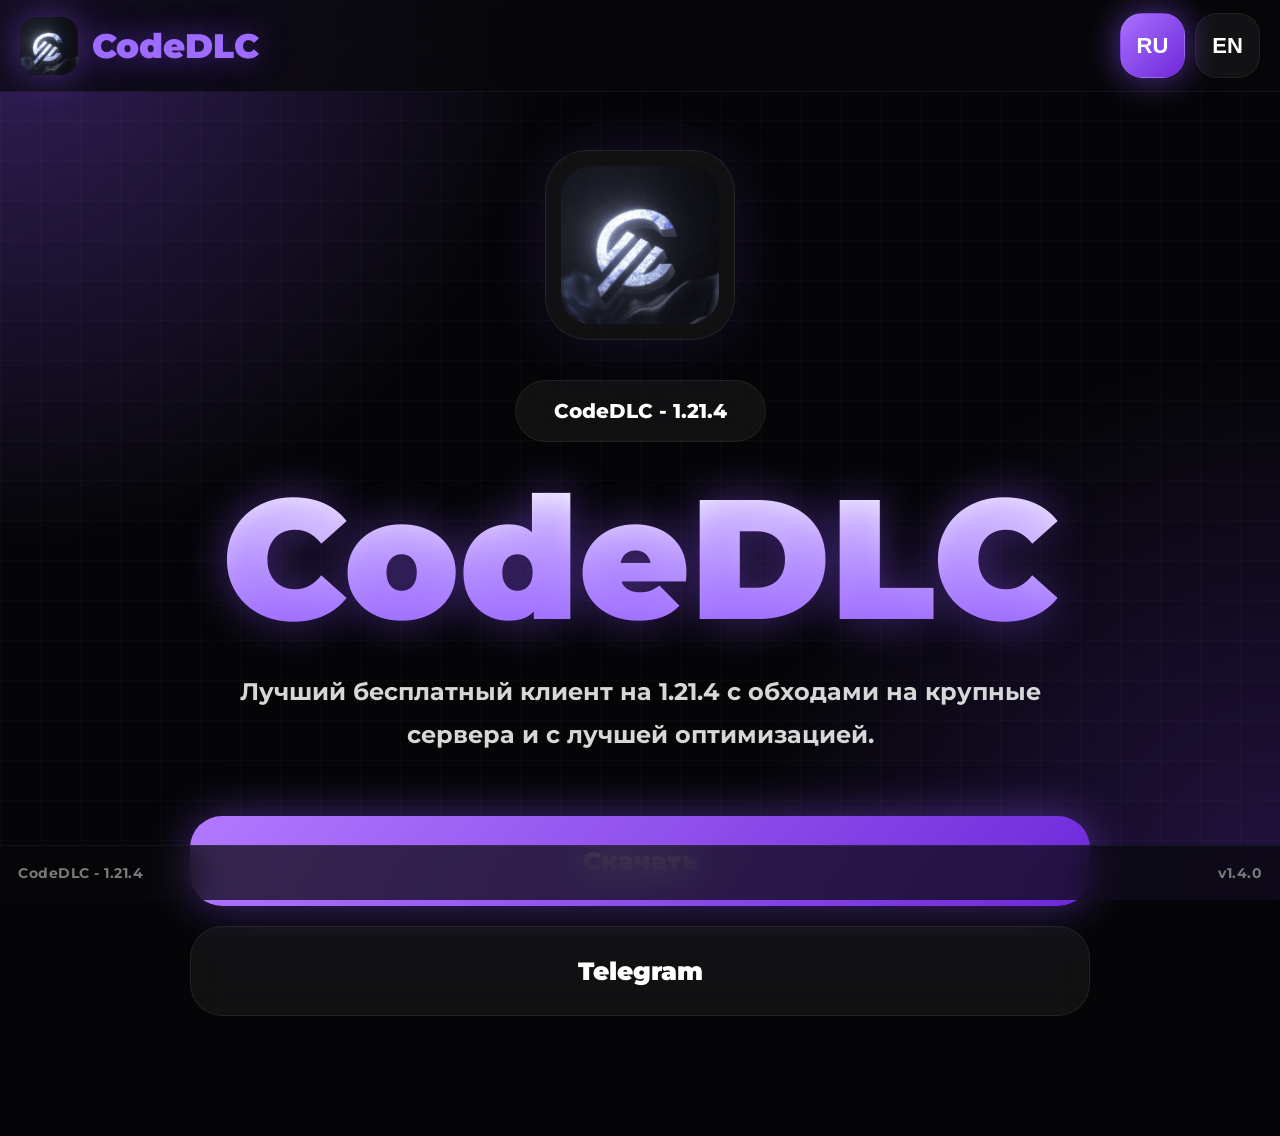
==== index.html @ f41fc7d3 "Update index.html" ====
<!DOCTYPE html>
<html lang="ru">
<head>

<meta charset="UTF-8">
<meta name="viewport" content="width=device-width, initial-scale=1.0">

<title>CodeDLC</title>

<link href="https://fonts.googleapis.com/css2?family=Montserrat:wght@500;700;800;900&display=swap" rel="stylesheet">

<style>

*{
    margin:0;
    padding:0;
    box-sizing:border-box;
}

html{
    scroll-behavior:smooth;
}

body{

    font-family:'Montserrat',sans-serif;

    background:#050507;

    color:white;

    overflow-x:hidden;

}

/* BACKGROUND */

.bg{

    position:fixed;
    inset:0;

    background:
    radial-gradient(circle at top left,
    rgba(140,82,255,.35),
    transparent 35%),

    radial-gradient(circle at bottom right,
    rgba(124,58,237,.25),
    transparent 35%),

    #050507;

    z-index:-5;

}

.grid{

    position:fixed;
    inset:0;

    background-image:
    linear-gradient(rgba(255,255,255,.025) 1px, transparent 1px),
    linear-gradient(90deg, rgba(255,255,255,.025) 1px, transparent 1px);

    background-size:40px 40px;

    z-index:-4;

}

/* NAVBAR */

nav{

    width:100%;

    height:92px;

    display:flex;
    align-items:center;
    justify-content:space-between;

    padding:0 20px;

    background:
    rgba(7,7,10,.72);

    backdrop-filter:blur(22px);

    border-bottom:
    1px solid rgba(255,255,255,.05);

    position:fixed;

    top:0;
    left:0;

    z-index:999;

}

/* LOGO */

.logo{

    display:flex;

    align-items:center;

    gap:14px;

}

.logo img{

    width:58px;
    height:58px;

    border-radius:18px;

    object-fit:cover;

    box-shadow:
    0 0 35px rgba(140,82,255,.45);

}

.logo span{

    font-size:34px;

    font-weight:900;

    color:#9d6bff;

    text-shadow:
    0 0 30px rgba(140,82,255,.5);

}

/* LANGUAGE */

.lang-box{

    display:flex;

    gap:10px;

}

.lang-btn{

    width:65px;
    height:65px;

    border:none;

    border-radius:22px;

    background:
    rgba(255,255,255,.05);

    border:
    1px solid rgba(255,255,255,.06);

    color:white;

    font-size:22px;

    font-weight:900;

    cursor:pointer;

    transition:.3s;

}

.lang-btn:hover{

    transform:translateY(-4px);

}

.lang-btn.active{

    background:
    linear-gradient(
    135deg,
    #a970ff,
    #6d28d9);

    box-shadow:
    0 0 35px rgba(140,82,255,.6);

}

/* HERO */

.hero{

    min-height:100vh;

    display:flex;
    align-items:center;
    justify-content:center;

    text-align:center;

    padding:
    150px 20px
    120px;

}

.hero-content{

    width:100%;
    max-width:900px;

}

/* HERO LOGO */

.hero-logo{

    width:190px;
    height:190px;

    margin:
    0 auto 40px;

    padding:15px;

    border-radius:42px;

    background:
    rgba(255,255,255,.05);

    backdrop-filter:blur(20px);

    border:
    1px solid rgba(255,255,255,.08);

    animation:float 4s ease-in-out infinite;

    box-shadow:
    0 0 60px rgba(140,82,255,.15);

}

.hero-logo img{

    width:100%;
    height:100%;

    border-radius:30px;

    object-fit:cover;

}

@keyframes float{

    0%{
        transform:translateY(0px);
    }

    50%{
        transform:translateY(-10px);
    }

    100%{
        transform:translateY(0px);
    }

}

/* VERSION */

.version{

    display:inline-flex;

    align-items:center;
    justify-content:center;

    padding:18px 38px;

    border-radius:999px;

    background:
    rgba(255,255,255,.05);

    border:
    1px solid rgba(255,255,255,.07);

    margin-bottom:40px;

    font-size:20px;

    font-weight:800;

    backdrop-filter:blur(20px);

}

/* TITLE */

.hero h1{

    font-size:
    clamp(72px,15vw,170px);

    line-height:.9;

    font-weight:900;

    margin-bottom:35px;

    background:
    linear-gradient(
    180deg,
    #ffffff,
    #9d6bff);

    -webkit-background-clip:text;
    -webkit-text-fill-color:transparent;

    text-shadow:
    0 0 45px rgba(140,82,255,.45);

}

/* TEXT */

.hero p{

    color:#d7d7d7;

    font-size:24px;

    line-height:1.8;

    font-weight:700;

}

/* BUTTONS */

.buttons{

    margin-top:60px;

    display:flex;

    flex-direction:column;

    gap:20px;

}

/* BUTTON */

.btn{

    width:100%;

    height:90px;

    display:flex;
    align-items:center;
    justify-content:center;

    text-decoration:none;

    border-radius:32px;

    font-size:25px;

    font-weight:900;

    transition:.35s;

}

/* DOWNLOAD */

.btn-download{

    background:
    linear-gradient(
    135deg,
    #b279ff,
    #6d28d9);

    color:white;

    box-shadow:
    0 0 45px rgba(140,82,255,.45);

}

.btn-download:hover{

    transform:
    translateY(-6px)
    scale(1.02);

    box-shadow:
    0 0 75px rgba(140,82,255,.7);

}

/* TELEGRAM */

.btn-tg{

    background:
    rgba(255,255,255,.05);

    border:
    1px solid rgba(255,255,255,.07);

    backdrop-filter:blur(20px);

    color:white;

}

.btn-tg:hover{

    transform:translateY(-6px);

    border-color:#9d6bff;

    box-shadow:
    0 0 35px rgba(140,82,255,.25);

}

/* FOOTER */

footer{

    position:fixed;

    bottom:0;
    left:0;

    width:100%;

    height:55px;

    padding:0 18px;

    display:flex;
    align-items:center;
    justify-content:space-between;

    background:
    rgba(8,8,12,.72);

    backdrop-filter:blur(18px);

    border-top:
    1px solid rgba(255,255,255,.05);

    z-index:9999;

}

/* FOOTER LEFT */

.footer-left{

    color:#7a7a7a;

    font-size:14px;

    font-weight:700;

    letter-spacing:.5px;

}

/* FOOTER RIGHT */

.footer-right{

    color:#7a7a7a;

    font-size:14px;

    font-weight:700;

    letter-spacing:.5px;

}

/* MOBILE httpsmedia(max-width:700px){

    nav{

        height:84px;

        padding:0 14px;

    }

    .logo span{

        font-size:26px;

    }

    .logo img{

        width:50px;
        height:50px;

    }

    .lang-btn{

        width:58px;
        height:58px;

        font-size:20px;

        border-radius:18px;

    }

    .hero-logo{

        width:145px;
        height:145px;

    }

    .hero p{

        font-size:19px;

    }

    .btn{

        height:84px;

        font-size:22px;

    }

}

</style>

</head>
<body>

<div class="bg"></div>
<div class="grid"></div>

<!-- NAVBAR -->

<nav>

<div class="logo">

<img src="icon.png">

<span>CodeDLC</span>

</div>

<div class="lang-box">

<button class="lang-btn active"
id="ruBtn"
onclick="setLang('ru')">
RU
</button>

<button class="lang-btn"
id="enBtn"
onclick="setLang('en')">
EN
</button>

</div>

</nav>

<!-- HERO -->

<section class="hero">

<div class="hero-content">

<div class="hero-logo">

<img src="icon.png">

</div>

<div class="version">
CodeDLC - 1.21.4
</div>

<h1>
CodeDLC
</h1>

<p id="heroText">
Лучший бесплатный клиент на 1.21.4 с обходами на крупные сервера и с лучшей оптимизацией.
</p>

<div class="buttons">

<a href="https://workupload.com/file/KsdrEZrnrhs"
target="_blank"
class="btn btn-download"
id="downloadText">
Скачать
</a>

<a href="https://t.me/CodeDLC0"
target="_blank"
class="btn btn-tg"
id="telegramText">
Telegram
</a>

</div>

</div>

</section>

<!-- FOOTER -->

<footer>

<div class="footer-left">
CodeDLC - 1.21.4
</div>

<div class="footer-right">
v1.4.0
</div>

</footer>

<script>

function setLang(lang){

    const ruBtn =
    document.getElementById("ruBtn");

    const enBtn =
    document.getElementById("enBtn");

    ruBtn.classList.remove("active");
    enBtn.classList.remove("active");

    if(lang === "ru"){

        ruBtn.classList.add("active");

        document.getElementById("heroText").innerText =
        "Лучший бесплатный клиент на 1.21.4 с обходами на крупные сервера и с лучшей оптимизацией.";

        document.getElementById("downloadText").innerText =
        "Скачать";

        document.getElementById("telegramText").innerText =
        "Telegram";

        document.documentElement.lang = "ru";

    }

    if(lang === "en"){

        enBtn.classList.add("active");

        document.getElementById("heroText").innerText =
        "The best free client for 1.21.4 with bypasses on large servers and the best optimization.";

        document.getElementById("downloadText").innerText =
        "Download";

        document.getElementById("telegramText").innerText =
        "Telegram";

        document.documentElement.lang = "en";

    }

}

</script>

</body>
</html>
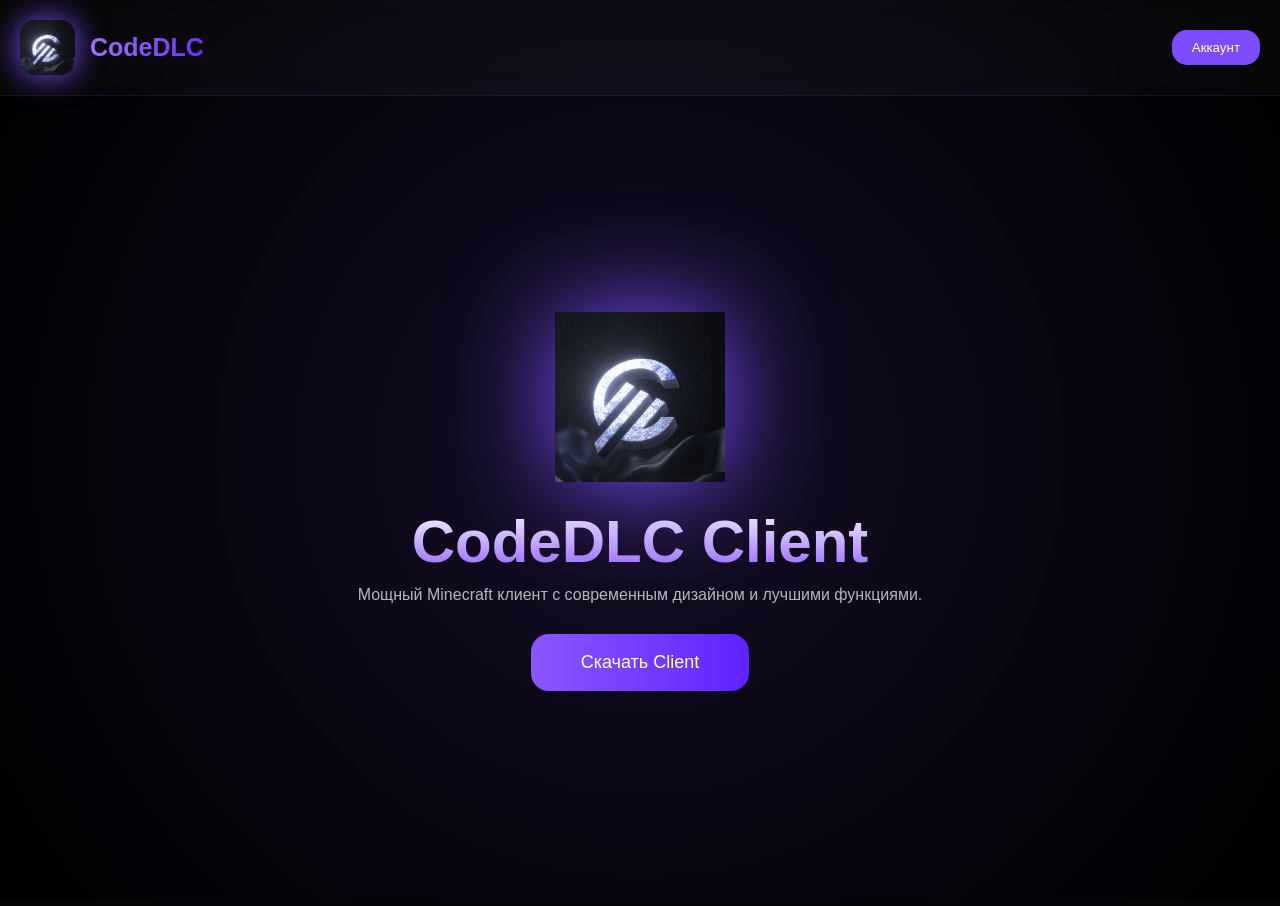
==== commit dbb29ba4: "Refactor HTML structure and styles Updated styles and structure of the HTML document, including chan" ====
--- a/index.html
+++ b/index.html
@@ -1,707 +1,409 @@
 <!DOCTYPE html>
 <html lang="ru">
 <head>
-
 <meta charset="UTF-8">
-<meta name="viewport" content="width=device-width, initial-scale=1.0">
-
+<meta name="viewport" content="width=device-width,initial-scale=1">
 <title>CodeDLC</title>
 
-<link href="https://fonts.googleapis.com/css2?family=Montserrat:wght@500;700;800;900&display=swap" rel="stylesheet">
-
 <style>
-
 *{
-    margin:0;
-    padding:0;
-    box-sizing:border-box;
-}
-
-html{
-    scroll-behavior:smooth;
+margin:0;
+padding:0;
+box-sizing:border-box;
+font-family:Arial,sans-serif;
 }
 
 body{
-
-    font-family:'Montserrat',sans-serif;
-
-    background:#050507;
-
-    color:white;
-
-    overflow-x:hidden;
-
-}
-
-/* BACKGROUND */
-
-.bg{
-
-    position:fixed;
-    inset:0;
-
-    background:
-    radial-gradient(circle at top left,
-    rgba(140,82,255,.35),
-    transparent 35%),
-
-    radial-gradient(circle at bottom right,
-    rgba(124,58,237,.25),
-    transparent 35%),
-
-    #050507;
-
-    z-index:-5;
-
-}
-
-.grid{
-
-    position:fixed;
-    inset:0;
-
-    background-image:
-    linear-gradient(rgba(255,255,255,.025) 1px, transparent 1px),
-    linear-gradient(90deg, rgba(255,255,255,.025) 1px, transparent 1px);
-
-    background-size:40px 40px;
-
-    z-index:-4;
-
-}
-
-/* NAVBAR */
-
-nav{
-
-    width:100%;
-
-    height:92px;
-
-    display:flex;
-    align-items:center;
-    justify-content:space-between;
-
-    padding:0 20px;
-
-    background:
-    rgba(7,7,10,.72);
-
-    backdrop-filter:blur(22px);
-
-    border-bottom:
-    1px solid rgba(255,255,255,.05);
-
-    position:fixed;
-
-    top:0;
-    left:0;
-
-    z-index:999;
-
-}
-
-/* LOGO */
+background:#050507;
+color:white;
+overflow-x:hidden;
+}
+
+body::before{
+content:"";
+position:fixed;
+width:100%;
+height:100%;
+background:radial-gradient(circle,#7d4dff22,#000);
+z-index:-1;
+}
+
+header{
+padding:20px;
+display:flex;
+justify-content:space-between;
+align-items:center;
+backdrop-filter:blur(15px);
+background:#ffffff07;
+border-bottom:1px solid #8d5dff20;
+}
 
 .logo{
-
-    display:flex;
-
-    align-items:center;
-
-    gap:14px;
-
+display:flex;
+align-items:center;
+gap:15px;
 }
 
 .logo img{
-
-    width:58px;
-    height:58px;
-
-    border-radius:18px;
-
-    object-fit:cover;
-
-    box-shadow:
-    0 0 35px rgba(140,82,255,.45);
-
-}
-
-.logo span{
-
-    font-size:34px;
-
-    font-weight:900;
-
-    color:#9d6bff;
-
-    text-shadow:
-    0 0 30px rgba(140,82,255,.5);
-
-}
-
-/* LANGUAGE */
-
-.lang-box{
-
-    display:flex;
-
-    gap:10px;
-
-}
-
-.lang-btn{
-
-    width:65px;
-    height:65px;
-
-    border:none;
-
-    border-radius:22px;
-
-    background:
-    rgba(255,255,255,.05);
-
-    border:
-    1px solid rgba(255,255,255,.06);
-
-    color:white;
-
-    font-size:22px;
-
-    font-weight:900;
-
-    cursor:pointer;
-
-    transition:.3s;
-
-}
-
-.lang-btn:hover{
-
-    transform:translateY(-4px);
-
-}
-
-.lang-btn.active{
-
-    background:
-    linear-gradient(
-    135deg,
-    #a970ff,
-    #6d28d9);
-
-    box-shadow:
-    0 0 35px rgba(140,82,255,.6);
-
-}
-
-/* HERO */
+width:55px;
+height:55px;
+border-radius:15px;
+box-shadow:0 0 30px #7d4dff;
+}
+
+.logo h1{
+font-size:25px;
+background:linear-gradient(90deg,#a26fff,#6b30ff);
+-webkit-background-clip:text;
+-webkit-text-fill-color:transparent;
+}
+
+nav button{
+background:#7b4dff;
+border:none;
+padding:10px 20px;
+border-radius:15px;
+color:white;
+cursor:pointer;
+transition:.3s;
+}
+
+nav button:hover{
+transform:scale(1.1);
+box-shadow:0 0 30px #7d4dff;
+}
 
 .hero{
-
-    min-height:100vh;
-
-    display:flex;
-    align-items:center;
-    justify-content:center;
-
-    text-align:center;
-
-    padding:
-    150px 20px
-    120px;
-
-}
-
-.hero-content{
-
-    width:100%;
-    max-width:900px;
-
-}
-
-/* HERO LOGO */
-
-.hero-logo{
-
-    width:190px;
-    height:190px;
-
-    margin:
-    0 auto 40px;
-
-    padding:15px;
-
-    border-radius:42px;
-
-    background:
-    rgba(255,255,255,.05);
-
-    backdrop-filter:blur(20px);
-
-    border:
-    1px solid rgba(255,255,255,.08);
-
-    animation:float 4s ease-in-out infinite;
-
-    box-shadow:
-    0 0 60px rgba(140,82,255,.15);
-
-}
-
-.hero-logo img{
-
-    width:100%;
-    height:100%;
-
-    border-radius:30px;
-
-    object-fit:cover;
-
+height:90vh;
+display:flex;
+flex-direction:column;
+justify-content:center;
+align-items:center;
+text-align:center;
+padding:20px;
+}
+
+.hero img{
+width:170px;
+filter:drop-shadow(0 0 50px #7d4dff);
+animation:float 3s infinite ease-in-out;
 }
 
 @keyframes float{
-
-    0%{
-        transform:translateY(0px);
-    }
-
-    50%{
-        transform:translateY(-10px);
-    }
-
-    100%{
-        transform:translateY(0px);
-    }
-
-}
-
-/* VERSION */
-
-.version{
-
-    display:inline-flex;
-
-    align-items:center;
-    justify-content:center;
-
-    padding:18px 38px;
-
-    border-radius:999px;
-
-    background:
-    rgba(255,255,255,.05);
-
-    border:
-    1px solid rgba(255,255,255,.07);
-
-    margin-bottom:40px;
-
-    font-size:20px;
-
-    font-weight:800;
-
-    backdrop-filter:blur(20px);
-
-}
-
-/* TITLE */
-
-.hero h1{
-
-    font-size:
-    clamp(72px,15vw,170px);
-
-    line-height:.9;
-
-    font-weight:900;
-
-    margin-bottom:35px;
-
-    background:
-    linear-gradient(
-    180deg,
-    #ffffff,
-    #9d6bff);
-
-    -webkit-background-clip:text;
-    -webkit-text-fill-color:transparent;
-
-    text-shadow:
-    0 0 45px rgba(140,82,255,.45);
-
-}
-
-/* TEXT */
+50%{
+transform:translateY(-15px);
+}
+}
+
+.hero h2{
+font-size:60px;
+margin-top:25px;
+background:linear-gradient(#fff,#915cff);
+-webkit-background-clip:text;
+-webkit-text-fill-color:transparent;
+}
 
 .hero p{
-
-    color:#d7d7d7;
-
-    font-size:24px;
-
-    line-height:1.8;
-
-    font-weight:700;
-
-}
-
-/* BUTTONS */
-
-.buttons{
-
-    margin-top:60px;
-
-    display:flex;
-
-    flex-direction:column;
-
-    gap:20px;
-
-}
-
-/* BUTTON */
-
-.btn{
-
-    width:100%;
-
-    height:90px;
-
-    display:flex;
-    align-items:center;
-    justify-content:center;
-
-    text-decoration:none;
-
-    border-radius:32px;
-
-    font-size:25px;
-
-    font-weight:900;
-
-    transition:.35s;
-
-}
-
-/* DOWNLOAD */
-
-.btn-download{
-
-    background:
-    linear-gradient(
-    135deg,
-    #b279ff,
-    #6d28d9);
-
-    color:white;
-
-    box-shadow:
-    0 0 45px rgba(140,82,255,.45);
-
-}
-
-.btn-download:hover{
-
-    transform:
-    translateY(-6px)
-    scale(1.02);
-
-    box-shadow:
-    0 0 75px rgba(140,82,255,.7);
-
-}
-
-/* TELEGRAM */
-
-.btn-tg{
-
-    background:
-    rgba(255,255,255,.05);
-
-    border:
-    1px solid rgba(255,255,255,.07);
-
-    backdrop-filter:blur(20px);
-
-    color:white;
-
-}
-
-.btn-tg:hover{
-
-    transform:translateY(-6px);
-
-    border-color:#9d6bff;
-
-    box-shadow:
-    0 0 35px rgba(140,82,255,.25);
-
-}
-
-/* FOOTER */
-
-footer{
-
-    position:fixed;
-
-    bottom:0;
-    left:0;
-
-    width:100%;
-
-    height:55px;
-
-    padding:0 18px;
-
-    display:flex;
-    align-items:center;
-    justify-content:space-between;
-
-    background:
-    rgba(8,8,12,.72);
-
-    backdrop-filter:blur(18px);
-
-    border-top:
-    1px solid rgba(255,255,255,.05);
-
-    z-index:9999;
-
-}
-
-/* FOOTER LEFT */
-
-.footer-left{
-
-    color:#7a7a7a;
-
-    font-size:14px;
-
-    font-weight:700;
-
-    letter-spacing:.5px;
-
-}
-
-/* FOOTER RIGHT */
-
-.footer-right{
-
-    color:#7a7a7a;
-
-    font-size:14px;
-
-    font-weight:700;
-
-    letter-spacing:.5px;
-
-}
-
-/* MOBILE httpsmedia(max-width:700px){
-
-    nav{
-
-        height:84px;
-
-        padding:0 14px;
-
-    }
-
-    .logo span{
-
-        font-size:26px;
-
-    }
-
-    .logo img{
-
-        width:50px;
-        height:50px;
-
-    }
-
-    .lang-btn{
-
-        width:58px;
-        height:58px;
-
-        font-size:20px;
-
-        border-radius:18px;
-
-    }
-
-    .hero-logo{
-
-        width:145px;
-        height:145px;
-
-    }
-
-    .hero p{
-
-        font-size:19px;
-
-    }
-
-    .btn{
-
-        height:84px;
-
-        font-size:22px;
-
-    }
-
-}
-
+opacity:.7;
+margin-top:10px;
+max-width:600px;
+}
+
+.download{
+margin-top:30px;
+padding:18px 50px;
+font-size:18px;
+border:none;
+border-radius:18px;
+background:linear-gradient(90deg,#8b57ff,#5f23ff);
+color:white;
+cursor:pointer;
+transition:.4s;
+}
+
+.download:hover{
+transform:scale(1.06);
+box-shadow:0 0 40px #7d4dff;
+}
+
+.profile{
+width:90%;
+max-width:700px;
+margin:auto;
+padding:30px;
+background:#ffffff08;
+border-radius:25px;
+backdrop-filter:blur(15px);
+display:none;
+margin-bottom:50px;
+}
+
+.profile img{
+width:100px;
+border-radius:50%;
+}
+
+.profile h3{
+margin-top:10px;
+}
+
+.modal{
+position:fixed;
+top:0;
+left:0;
+width:100%;
+height:100%;
+background:#000000cc;
+display:none;
+justify-content:center;
+align-items:center;
+z-index:100;
+}
+
+.box{
+width:90%;
+max-width:380px;
+background:#111;
+padding:30px;
+border-radius:25px;
+border:1px solid #7d4dff;
+}
+
+.box h2{
+margin-bottom:20px;
+}
+
+input{
+width:100%;
+padding:15px;
+margin-top:10px;
+border:none;
+outline:none;
+background:#1f1f1f;
+border-radius:15px;
+color:white;
+}
+
+.submit{
+width:100%;
+margin-top:20px;
+padding:15px;
+border:none;
+background:#7d4dff;
+border-radius:15px;
+color:white;
+font-size:17px;
+cursor:pointer;
+}
+
+.switch{
+margin-top:15px;
+text-align:center;
+opacity:.7;
+cursor:pointer;
+}
+
+@media(max-width:700px){
+
+.hero h2{
+font-size:35px;
+}
+
+.hero img{
+width:120px;
+}
+
+}
 </style>
-
 </head>
+
 <body>
 
-<div class="bg"></div>
-<div class="grid"></div>
-
-<!-- NAVBAR -->
+<header>
+
+<div class="logo">
+<img src="icon.png">
+<h1>CodeDLC</h1>
+</div>
 
 <nav>
-
-<div class="logo">
+<button onclick="openAuth()">Аккаунт</button>
+</nav>
+
+</header>
+
+<section class="hero">
 
 <img src="icon.png">
 
-<span>CodeDLC</span>
+<h2>CodeDLC Client</h2>
+
+<p>
+Мощный Minecraft клиент с современным дизайном и лучшими функциями.
+</p>
+
+<button class="download">
+Скачать Client
+</button>
+
+</section>
+
+<div class="profile" id="profile">
+
+<img src="icon.png">
+
+<h3 id="nick"></h3>
+
+<p>Премиум пользователь CodeDLC</p>
+
+<br>
+
+<button class="download" onclick="logout()">
+Выйти
+</button>
 
 </div>
 
-<div class="lang-box">
-
-<button class="lang-btn active"
-id="ruBtn"
-onclick="setLang('ru')">
-RU
+<div class="modal" id="modal">
+
+<div class="box">
+
+<h2 id="title">
+Вход
+</h2>
+
+<input placeholder="Логин" id="user">
+
+<input placeholder="Пароль" type="password" id="pass">
+
+<button class="submit" onclick="login()" id="btn">
+Войти
 </button>
 
-<button class="lang-btn"
-id="enBtn"
-onclick="setLang('en')">
-EN
-</button>
-
+<div class="switch" onclick="switchMode()" id="switch">
+Нет аккаунта? Регистрация
 </div>
 
-</nav>
-
-<!-- HERO -->
-
-<section class="hero">
-
-<div class="hero-content">
-
-<div class="hero-logo">
-
-<img src="icon.png">
-
 </div>
 
-<div class="version">
-CodeDLC - 1.21.4
 </div>
 
-<h1>
-CodeDLC
-</h1>
-
-<p id="heroText">
-Лучший бесплатный клиент на 1.21.4 с обходами на крупные сервера и с лучшей оптимизацией.
-</p>
-
-<div class="buttons">
-
-<a href="https://workupload.com/file/KsdrEZrnrhs"
-target="_blank"
-class="btn btn-download"
-id="downloadText">
-Скачать
-</a>
-
-<a href="https://t.me/CodeDLC0"
-target="_blank"
-class="btn btn-tg"
-id="telegramText">
-Telegram
-</a>
-
-</div>
-
-</div>
-
-</section>
-
-<!-- FOOTER -->
-
-<footer>
-
-<div class="footer-left">
-CodeDLC - 1.21.4
-</div>
-
-<div class="footer-right">
-v1.4.0
-</div>
-
-</footer>
-
 <script>
 
-function setLang(lang){
-
-    const ruBtn =
-    document.getElementById("ruBtn");
-
-    const enBtn =
-    document.getElementById("enBtn");
-
-    ruBtn.classList.remove("active");
-    enBtn.classList.remove("active");
-
-    if(lang === "ru"){
-
-        ruBtn.classList.add("active");
-
-        document.getElementById("heroText").innerText =
-        "Лучший бесплатный клиент на 1.21.4 с обходами на крупные сервера и с лучшей оптимизацией.";
-
-        document.getElementById("downloadText").innerText =
-        "Скачать";
-
-        document.getElementById("telegramText").innerText =
-        "Telegram";
-
-        document.documentElement.lang = "ru";
-
-    }
-
-    if(lang === "en"){
-
-        enBtn.classList.add("active");
-
-        document.getElementById("heroText").innerText =
-        "The best free client for 1.21.4 with bypasses on large servers and the best optimization.";
-
-        document.getElementById("downloadText").innerText =
-        "Download";
-
-        document.getElementById("telegramText").innerText =
-        "Telegram";
-
-        document.documentElement.lang = "en";
-
-    }
-
-}
+let reg=false
+
+function openAuth(){
+modal.style.display="flex"
+}
+
+window.onclick=(e)=>{
+
+if(e.target==modal){
+modal.style.display="none"
+}
+
+}
+
+function switchMode(){
+
+reg=!reg
+
+if(reg){
+
+title.innerText="Регистрация"
+btn.innerText="Создать аккаунт"
+switch.innerText="Уже есть аккаунт?"
+
+}else{
+
+title.innerText="Вход"
+btn.innerText="Войти"
+switch.innerText="Нет аккаунта? Регистрация"
+
+}
+
+}
+
+function login(){
+
+let u=user.value
+let p=pass.value
+
+if(!u||!p)return
+
+let users=
+JSON.parse(localStorage.getItem("users"))||[]
+
+if(reg){
+
+if(users.find(x=>x.name==u)){
+
+alert("Аккаунт существует")
+return
+
+}
+
+users.push({
+name:u,
+pass:p
+})
+
+localStorage.setItem(
+"users",
+JSON.stringify(users)
+)
+
+alert("Успешно")
+
+}else{
+
+let ok=users.find(
+x=>x.name==u&&x.pass==p
+)
+
+if(!ok){
+
+alert("Неверные данные")
+return
+}
+
+localStorage.setItem(
+"user",
+u
+)
+
+loadProfile()
+
+}
+
+}
+
+function loadProfile(){
+
+let u=
+localStorage.getItem("user")
+
+if(u){
+
+profile.style.display="block"
+
+nick.innerText=u
+
+modal.style.display="none"
+
+}
+
+}
+
+function logout(){
+
+localStorage.removeItem("user")
+
+location.reload()
+
+}
+
+loadProfile()
 
 </script>
 
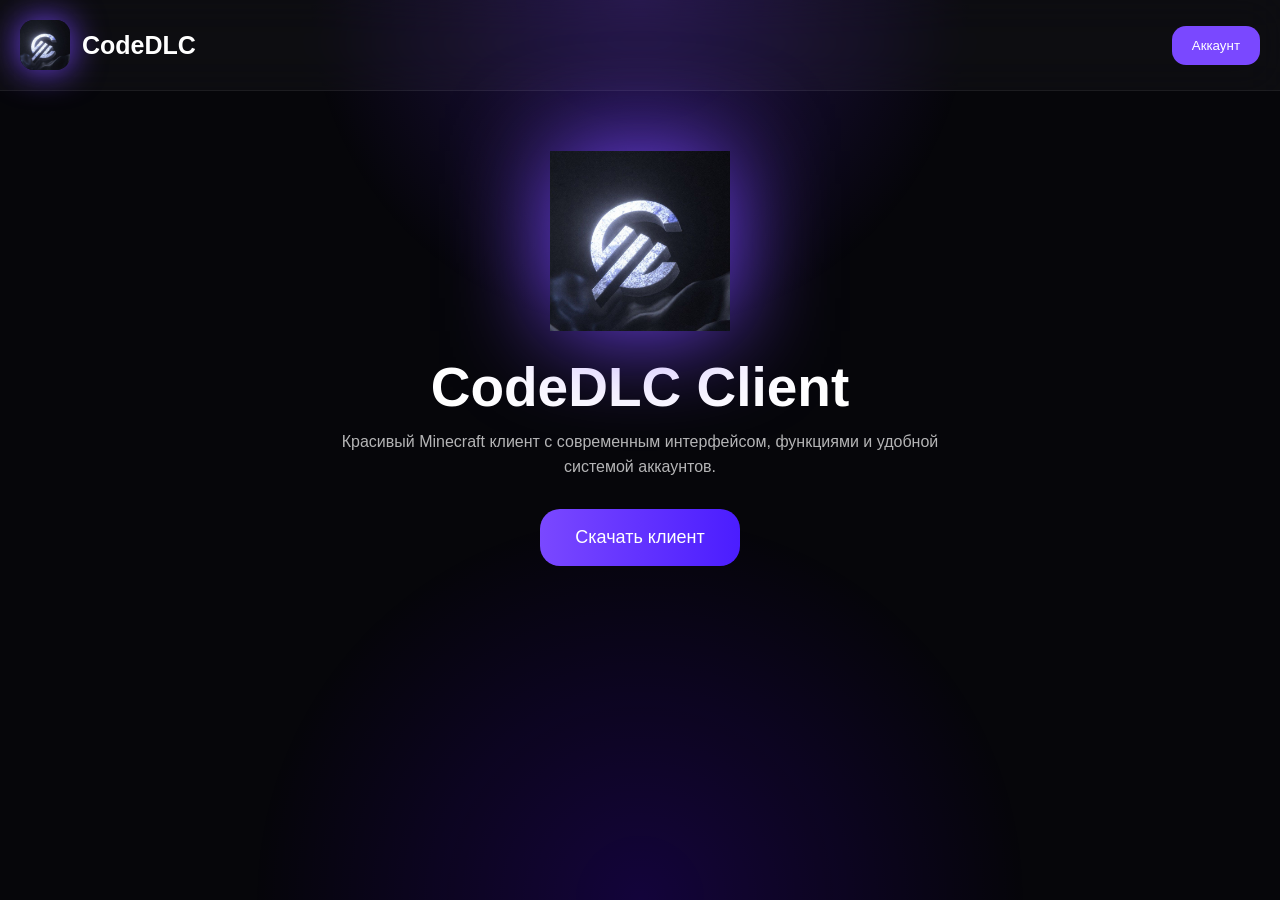
==== commit c2e8d7e5: "Update index.html" ====
--- a/index.html
+++ b/index.html
@@ -2,29 +2,31 @@
 <html lang="ru">
 <head>
 <meta charset="UTF-8">
-<meta name="viewport" content="width=device-width,initial-scale=1">
+<meta name="viewport" content="width=device-width, initial-scale=1">
 <title>CodeDLC</title>
 
 <style>
+
 *{
 margin:0;
 padding:0;
 box-sizing:border-box;
-font-family:Arial,sans-serif;
+font-family:Inter,sans-serif;
 }
 
 body{
-background:#050507;
+background:#06060a;
 color:white;
 overflow-x:hidden;
 }
 
-body::before{
-content:"";
+.bg{
 position:fixed;
 width:100%;
 height:100%;
-background:radial-gradient(circle,#7d4dff22,#000);
+background:
+radial-gradient(circle at top,#6e35ff44,transparent 30%),
+radial-gradient(circle at bottom,#4c00ff33,transparent 35%);
 z-index:-1;
 }
 
@@ -33,118 +35,100 @@
 display:flex;
 justify-content:space-between;
 align-items:center;
-backdrop-filter:blur(15px);
-background:#ffffff07;
-border-bottom:1px solid #8d5dff20;
+backdrop-filter:blur(20px);
+background:#ffffff08;
+border-bottom:1px solid #ffffff10;
 }
 
 .logo{
 display:flex;
 align-items:center;
-gap:15px;
+gap:12px;
 }
 
 .logo img{
-width:55px;
-height:55px;
-border-radius:15px;
-box-shadow:0 0 30px #7d4dff;
+width:50px;
+height:50px;
+border-radius:14px;
+box-shadow:0 0 35px #7746ff;
 }
 
 .logo h1{
 font-size:25px;
-background:linear-gradient(90deg,#a26fff,#6b30ff);
--webkit-background-clip:text;
--webkit-text-fill-color:transparent;
-}
-
-nav button{
-background:#7b4dff;
+}
+
+.accBtn{
+background:#7a48ff;
 border:none;
-padding:10px 20px;
-border-radius:15px;
+padding:12px 20px;
+border-radius:14px;
+cursor:pointer;
 color:white;
-cursor:pointer;
-transition:.3s;
-}
-
-nav button:hover{
-transform:scale(1.1);
-box-shadow:0 0 30px #7d4dff;
-}
-
-.hero{
-height:90vh;
-display:flex;
-flex-direction:column;
-justify-content:center;
-align-items:center;
+}
+
+.main{
+
+padding:60px 20px;
 text-align:center;
-padding:20px;
-}
-
-.hero img{
-width:170px;
-filter:drop-shadow(0 0 50px #7d4dff);
-animation:float 3s infinite ease-in-out;
-}
-
-@keyframes float{
+max-width:1000px;
+margin:auto;
+}
+
+.heroLogo{
+
+width:180px;
+filter:drop-shadow(0 0 50px #7746ff);
+animation:up 3s infinite;
+}
+
+@keyframes up{
 50%{
-transform:translateY(-15px);
-}
-}
-
-.hero h2{
-font-size:60px;
-margin-top:25px;
-background:linear-gradient(#fff,#915cff);
--webkit-background-clip:text;
--webkit-text-fill-color:transparent;
-}
-
-.hero p{
+transform:translateY(-10px)
+}
+}
+
+.title{
+font-size:55px;
+margin-top:20px;
+font-weight:800;
+}
+
+.desc{
 opacity:.7;
 margin-top:10px;
 max-width:600px;
+margin-left:auto;
+margin-right:auto;
+line-height:25px;
 }
 
 .download{
+
 margin-top:30px;
-padding:18px 50px;
+background:linear-gradient(90deg,#7a48ff,#4b1dff);
+padding:18px 35px;
+border:none;
+border-radius:20px;
 font-size:18px;
-border:none;
-border-radius:18px;
-background:linear-gradient(90deg,#8b57ff,#5f23ff);
 color:white;
 cursor:pointer;
 transition:.4s;
 }
 
 .download:hover{
-transform:scale(1.06);
-box-shadow:0 0 40px #7d4dff;
-}
-
-.profile{
-width:90%;
-max-width:700px;
-margin:auto;
+
+transform:translateY(-4px);
+box-shadow:0 0 40px #7644ff;
+
+}
+
+.card{
+margin-top:60px;
+background:#ffffff07;
+border-radius:30px;
 padding:30px;
-background:#ffffff08;
-border-radius:25px;
-backdrop-filter:blur(15px);
-display:none;
-margin-bottom:50px;
-}
-
-.profile img{
-width:100px;
-border-radius:50%;
-}
-
-.profile h3{
-margin-top:10px;
+backdrop-filter:blur(20px);
+border:1px solid #ffffff10;
 }
 
 .modal{
@@ -153,71 +137,78 @@
 left:0;
 width:100%;
 height:100%;
-background:#000000cc;
 display:none;
 justify-content:center;
 align-items:center;
-z-index:100;
-}
-
-.box{
+background:#000000cc;
+}
+
+.window{
+
 width:90%;
-max-width:380px;
-background:#111;
-padding:30px;
+max-width:400px;
+background:#0f0f15;
+padding:25px;
 border-radius:25px;
-border:1px solid #7d4dff;
-}
-
-.box h2{
+}
+
+.window h2{
 margin-bottom:20px;
 }
 
 input{
 width:100%;
 padding:15px;
-margin-top:10px;
+margin-top:12px;
+background:#191924;
 border:none;
-outline:none;
-background:#1f1f1f;
-border-radius:15px;
+border-radius:14px;
 color:white;
 }
 
-.submit{
+.send{
+
 width:100%;
 margin-top:20px;
 padding:15px;
+background:#7945ff;
 border:none;
-background:#7d4dff;
-border-radius:15px;
+border-radius:14px;
 color:white;
-font-size:17px;
 cursor:pointer;
-}
-
-.switch{
+
+}
+
+.change{
+
 margin-top:15px;
+opacity:.6;
 text-align:center;
-opacity:.7;
 cursor:pointer;
+
+}
+
+.profile{
+display:none;
 }
 
 @media(max-width:700px){
 
-.hero h2{
-font-size:35px;
-}
-
-.hero img{
-width:120px;
-}
-
-}
+.title{
+font-size:38px;
+}
+
+.heroLogo{
+width:130px;
+}
+
+}
+
 </style>
 </head>
-
 <body>
+
+<div class="bg"></div>
 
 <header>
 
@@ -226,62 +217,65 @@
 <h1>CodeDLC</h1>
 </div>
 
-<nav>
-<button onclick="openAuth()">Аккаунт</button>
-</nav>
+<button class="accBtn" id="openAcc">
+Аккаунт
+</button>
 
 </header>
 
-<section class="hero">
-
-<img src="icon.png">
-
-<h2>CodeDLC Client</h2>
-
-<p>
-Мощный Minecraft клиент с современным дизайном и лучшими функциями.
-</p>
-
-<button class="download">
-Скачать Client
+<section class="main">
+
+<img class="heroLogo" src="icon.png">
+
+<div class="title">
+CodeDLC Client
+</div>
+
+<div class="desc">
+Красивый Minecraft клиент с современным интерфейсом, функциями и удобной системой аккаунтов.
+</div>
+
+<button class="download" onclick="window.location.href='WORKUPLOAD_LINK'">
+Скачать клиент
 </button>
 
-</section>
-
-<div class="profile" id="profile">
-
-<img src="icon.png">
-
-<h3 id="nick"></h3>
-
-<p>Премиум пользователь CodeDLC</p>
+<div class="card profile" id="profile">
+
+<h2 id="nickname"></h2>
 
 <br>
 
-<button class="download" onclick="logout()">
+<p>Добро пожаловать в CodeDLC</p>
+
+<br>
+
+<button class="download" id="logout">
 Выйти
 </button>
 
 </div>
 
+</section>
+
+
 <div class="modal" id="modal">
 
-<div class="box">
-
-<h2 id="title">
+<div class="window">
+
+<h2 id="modeText">
 Вход
 </h2>
 
-<input placeholder="Логин" id="user">
-
-<input placeholder="Пароль" type="password" id="pass">
-
-<button class="submit" onclick="login()" id="btn">
+<input id="login" placeholder="Логин">
+
+<input id="password" type="password" placeholder="Пароль">
+
+<button class="send" id="sendBtn">
 Войти
 </button>
 
-<div class="switch" onclick="switchMode()" id="switch">
-Нет аккаунта? Регистрация
+<div class="change" id="switchBtn">
+Создать аккаунт
 </div>
 
 </div>
@@ -290,122 +284,193 @@
 
 <script>
 
-let reg=false
-
-function openAuth(){
+const modal=
+document.getElementById("modal")
+
+const openAcc=
+document.getElementById("openAcc")
+
+const sendBtn=
+document.getElementById("sendBtn")
+
+const switchBtn=
+document.getElementById("switchBtn")
+
+const modeText=
+document.getElementById("modeText")
+
+const profile=
+document.getElementById("profile")
+
+const nickname=
+document.getElementById("nickname")
+
+const logout=
+document.getElementById("logout")
+
+let register=false
+
+
+openAcc.onclick=()=>{
+
 modal.style.display="flex"
-}
+
+}
+
 
 window.onclick=(e)=>{
 
-if(e.target==modal){
+if(e.target===modal){
+
 modal.style.display="none"
-}
-
-}
-
-function switchMode(){
-
-reg=!reg
-
-if(reg){
-
-title.innerText="Регистрация"
-btn.innerText="Создать аккаунт"
-switch.innerText="Уже есть аккаунт?"
+
+}
+
+}
+
+
+switchBtn.onclick=()=>{
+
+register=!register
+
+if(register){
+
+modeText.innerText=
+"Регистрация"
+
+sendBtn.innerText=
+"Создать"
+
+switchBtn.innerText=
+"Уже есть аккаунт"
 
 }else{
 
-title.innerText="Вход"
-btn.innerText="Войти"
-switch.innerText="Нет аккаунта? Регистрация"
-
-}
-
-}
-
-function login(){
-
-let u=user.value
-let p=pass.value
-
-if(!u||!p)return
+modeText.innerText=
+"Вход"
+
+sendBtn.innerText=
+"Войти"
+
+switchBtn.innerText=
+"Создать аккаунт"
+
+}
+
+}
+
+
+sendBtn.onclick=()=>{
+
+let login=
+document.getElementById("login").value
+
+let password=
+document.getElementById("password").value
+
+if(!login||!password){
+
+alert("Заполни поля")
+
+return
+
+}
 
 let users=
-JSON.parse(localStorage.getItem("users"))||[]
-
-if(reg){
-
-if(users.find(x=>x.name==u)){
-
-alert("Аккаунт существует")
+JSON.parse(
+localStorage.getItem("codedlcUsers")
+)||[]
+
+
+if(register){
+
+if(users.find(
+x=>x.login===login
+)){
+
+alert("Аккаунт уже есть")
 return
 
 }
 
 users.push({
-name:u,
-pass:p
+
+login:login,
+password:password
+
 })
 
 localStorage.setItem(
-"users",
+"codedlcUsers",
 JSON.stringify(users)
 )
 
-alert("Успешно")
-
-}else{
-
-let ok=users.find(
-x=>x.name==u&&x.pass==p
+alert("Аккаунт создан")
+
+return
+
+}
+
+
+let user=users.find(
+x=>
+x.login===login &&
+x.password===password
 )
 
-if(!ok){
-
-alert("Неверные данные")
+if(!user){
+
+alert("Неверный логин или пароль")
+
 return
+
 }
 
 localStorage.setItem(
-"user",
-u
+"codedlcCurrent",
+login
 )
 
-loadProfile()
-
-}
-
-}
-
-function loadProfile(){
-
-let u=
-localStorage.getItem("user")
-
-if(u){
-
-profile.style.display="block"
-
-nick.innerText=u
+load()
 
 modal.style.display="none"
 
 }
 
-}
-
-function logout(){
-
-localStorage.removeItem("user")
+
+function load(){
+
+let user=
+localStorage.getItem(
+"codedlcCurrent"
+)
+
+if(user){
+
+profile.style.display=
+"block"
+
+nickname.innerText=
+user
+
+}
+
+}
+
+logout.onclick=()=>{
+
+localStorage.removeItem(
+"codedlcCurrent"
+)
 
 location.reload()
 
 }
 
-loadProfile()
+load()
 
 </script>
 
 </body>
 </html>
+
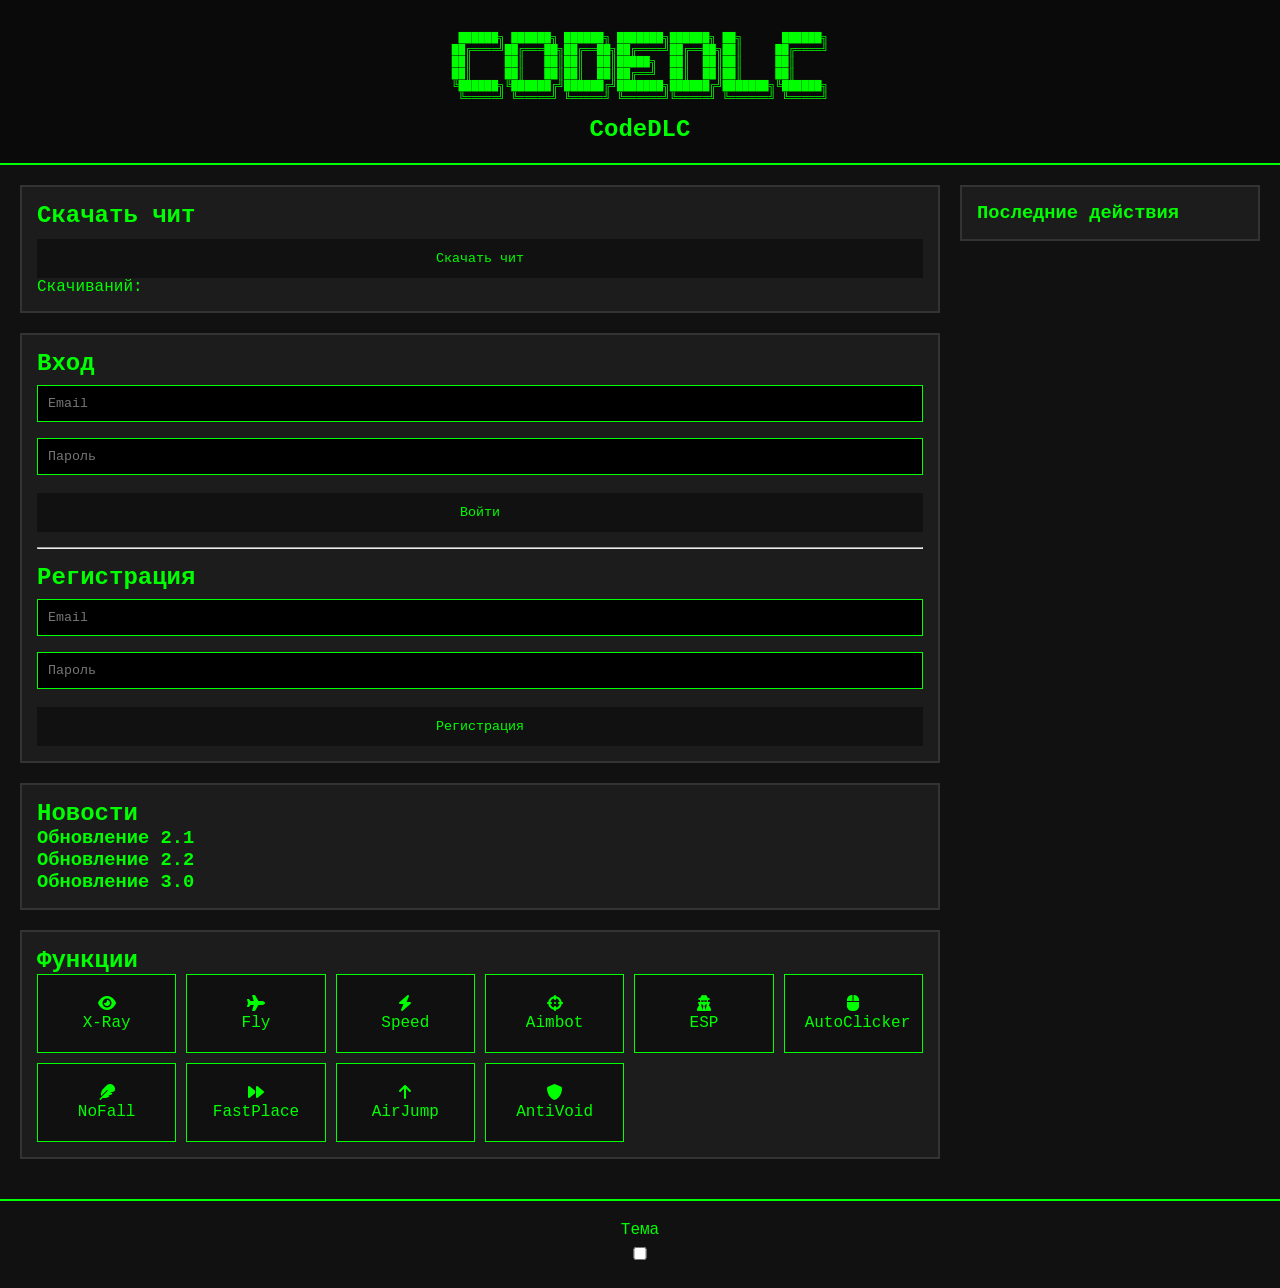
==== commit 635da61d: "Update index.html" ====
--- a/index.html
+++ b/index.html
@@ -2,475 +2,687 @@
 <html lang="ru">
 <head>
 <meta charset="UTF-8">
-<meta name="viewport" content="width=device-width, initial-scale=1">
+<meta name="viewport" content="width=device-width,initial-scale=1">
 <title>CodeDLC</title>
 
+<link rel="stylesheet" href="https://cdnjs.cloudflare.com/ajax/libs/font-awesome/6.7.2/css/all.min.css">
+
 <style>
+
+:root{
+--bg:#111;
+--card:#1c1c1c;
+--text:#0f0;
+--border:#0f0;
+}
+
+.light{
+--bg:#efefef;
+--card:#fff;
+--text:#111;
+--border:#0f0;
+}
 
 *{
 margin:0;
 padding:0;
 box-sizing:border-box;
-font-family:Inter,sans-serif;
+font-family:Courier New;
 }
 
 body{
-background:#06060a;
-color:white;
+background:var(--bg);
+color:var(--text);
+transition:.4s;
 overflow-x:hidden;
 }
 
-.bg{
-position:fixed;
+header{
+padding:20px;
+border-bottom:2px solid #0f0;
+background:#0a0a0a;
+text-align:center;
+}
+
+pre{
+color:#0f0;
+font-size:11px;
+}
+
+.container{
+display:grid;
+grid-template-columns:1fr 300px;
+gap:20px;
+padding:20px;
+}
+
+.card{
+background:var(--card);
+padding:15px;
+border:2px solid #333;
+margin-bottom:20px;
+}
+
+button{
+background:#111;
+color:#0f0;
+padding:12px;
+border:none;
+cursor:pointer;
+position:relative;
+overflow:hidden;
+width:100%;
+margin-top:10px;
+}
+
+button::before{
+content:"";
+position:absolute;
+left:-100%;
+top:0;
 width:100%;
 height:100%;
-background:
-radial-gradient(circle at top,#6e35ff44,transparent 30%),
-radial-gradient(circle at bottom,#4c00ff33,transparent 35%);
-z-index:-1;
-}
-
-header{
-padding:20px;
-display:flex;
-justify-content:space-between;
-align-items:center;
-backdrop-filter:blur(20px);
-background:#ffffff08;
-border-bottom:1px solid #ffffff10;
-}
-
-.logo{
-display:flex;
-align-items:center;
-gap:12px;
-}
-
-.logo img{
-width:50px;
-height:50px;
-border-radius:14px;
-box-shadow:0 0 35px #7746ff;
-}
-
-.logo h1{
-font-size:25px;
-}
-
-.accBtn{
-background:#7a48ff;
-border:none;
-padding:12px 20px;
-border-radius:14px;
-cursor:pointer;
-color:white;
-}
-
-.main{
-
-padding:60px 20px;
-text-align:center;
-max-width:1000px;
-margin:auto;
-}
-
-.heroLogo{
-
-width:180px;
-filter:drop-shadow(0 0 50px #7746ff);
-animation:up 3s infinite;
-}
-
-@keyframes up{
-50%{
-transform:translateY(-10px)
-}
-}
-
-.title{
-font-size:55px;
-margin-top:20px;
-font-weight:800;
-}
-
-.desc{
-opacity:.7;
-margin-top:10px;
-max-width:600px;
-margin-left:auto;
-margin-right:auto;
-line-height:25px;
-}
-
-.download{
-
-margin-top:30px;
-background:linear-gradient(90deg,#7a48ff,#4b1dff);
-padding:18px 35px;
-border:none;
-border-radius:20px;
-font-size:18px;
-color:white;
-cursor:pointer;
-transition:.4s;
-}
-
-.download:hover{
-
-transform:translateY(-4px);
-box-shadow:0 0 40px #7644ff;
-
-}
-
-.card{
-margin-top:60px;
-background:#ffffff07;
-border-radius:30px;
-padding:30px;
-backdrop-filter:blur(20px);
-border:1px solid #ffffff10;
-}
-
-.modal{
-position:fixed;
-top:0;
-left:0;
-width:100%;
-height:100%;
-display:none;
-justify-content:center;
-align-items:center;
-background:#000000cc;
-}
-
-.window{
-
-width:90%;
-max-width:400px;
-background:#0f0f15;
-padding:25px;
-border-radius:25px;
-}
-
-.window h2{
-margin-bottom:20px;
+background:linear-gradient(90deg,transparent,#0f0,transparent);
+animation:move 3s infinite;
+}
+
+@keyframes move{
+100%{left:100%;}
 }
 
 input{
 width:100%;
-padding:15px;
-margin-top:12px;
-background:#191924;
-border:none;
-border-radius:14px;
+padding:10px;
+margin:8px 0;
+background:black;
+color:#0f0;
+border:1px solid #0f0;
+}
+
+.grid{
+display:grid;
+grid-template-columns:repeat(auto-fill,minmax(130px,1fr));
+gap:10px;
+}
+
+.feature{
+padding:20px;
+text-align:center;
+background:#101010;
+position:relative;
+border:1px solid #0f0;
+}
+
+.tooltip{
+display:none;
+position:absolute;
+bottom:100%;
+left:50%;
+transform:translateX(-50%);
+background:black;
+padding:8px;
+width:150px;
+z-index:5;
+font-size:12px;
+}
+
+.feature:hover .tooltip{
+display:block;
+}
+
+.newsText{
+display:none;
+padding:10px;
+}
+
+.sidebar{
+position:sticky;
+top:20px;
+height:fit-content;
+}
+
+.toast{
+position:fixed;
+right:20px;
+top:20px;
+padding:20px;
+background:#0f0;
+color:black;
+display:none;
+z-index:999;
+}
+
+.avatar{
+font-size:80px;
+text-align:center;
+}
+
+.hiddenPanel{
+position:fixed;
+top:50%;
+left:50%;
+transform:translate(-50%,-50%);
+padding:20px;
+background:black;
+border:2px solid #0f0;
+display:none;
+z-index:9999;
+width:300px;
+}
+
+footer{
+padding:20px;
+text-align:center;
+border-top:2px solid #0f0;
+}
+
+.injected{
+background:green!important;
 color:white;
-}
-
-.send{
-
-width:100%;
-margin-top:20px;
-padding:15px;
-background:#7945ff;
-border:none;
-border-radius:14px;
-color:white;
-cursor:pointer;
-
-}
-
-.change{
-
-margin-top:15px;
-opacity:.6;
-text-align:center;
-cursor:pointer;
-
-}
-
-.profile{
-display:none;
-}
-
-@media(max-width:700px){
-
-.title{
-font-size:38px;
-}
-
-.heroLogo{
-width:130px;
-}
-
 }
 
 </style>
 </head>
 <body>
 
-<div class="bg"></div>
+<div class="toast" id="toast"></div>
+
+<div class="hiddenPanel" id="panel">
+<h3>SECRET PANEL</h3>
+<p>Activation code:</p>
+<input id="premiumCode">
+<button onclick="activatePremium()">Activate</button>
+<div id="premiumResult"></div>
+</div>
 
 <header>
 
-<div class="logo">
-<img src="icon.png">
-<h1>CodeDLC</h1>
-</div>
-
-<button class="accBtn" id="openAcc">
-Аккаунт
-</button>
+<pre>
+
+ ██████╗ ██████╗ ██████╗ ███████╗██████╗ ██╗      ██████╗
+██╔════╝██╔═══██╗██╔══██╗██╔════╝██╔══██╗██║     ██╔════╝
+██║     ██║   ██║██║  ██║█████╗  ██║  ██║██║     ██║     
+██║     ██║   ██║██║  ██║██╔══╝  ██║  ██║██║     ██║     
+╚██████╗╚██████╔╝██████╔╝███████╗██████╔╝███████╗╚██████╗
+ ╚═════╝ ╚═════╝ ╚═════╝ ╚══════╝╚═════╝ ╚══════╝ ╚═════╝
+
+</pre>
+
+<h2>CodeDLC</h2>
 
 </header>
 
-<section class="main">
-
-<img class="heroLogo" src="icon.png">
-
-<div class="title">
-CodeDLC Client
-</div>
-
-<div class="desc">
-Красивый Minecraft клиент с современным интерфейсом, функциями и удобной системой аккаунтов.
-</div>
-
-<button class="download" onclick="window.location.href='WORKUPLOAD_LINK'">
-Скачать клиент
-</button>
-
-<div class="card profile" id="profile">
-
-<h2 id="nickname"></h2>
-
-<br>
-
-<p>Добро пожаловать в CodeDLC</p>
-
-<br>
-
-<button class="download" id="logout">
-Выйти
-</button>
-
-</div>
-
-</section>
-
-
-<div class="modal" id="modal">
-
-<div class="window">
-
-<h2 id="modeText">
-Вход
-</h2>
-
-<input id="login" placeholder="Логин">
-
-<input id="password" type="password" placeholder="Пароль">
-
-<button class="send" id="sendBtn">
-Войти
-</button>
-
-<div class="change" id="switchBtn">
-Создать аккаунт
-</div>
-
-</div>
-
-</div>
+<div class="container">
+
+<div>
+
+<div class="card">
+
+<h2>Скачать чит</h2>
+
+<button onclick="downloadCheat()">Скачать чит</button>
+
+<p>Скачиваний:
+<span id="downloads"></span>
+</p>
+
+</div>
+
+
+<div id="authBox" class="card">
+
+<h2>Вход</h2>
+
+<input id="email" placeholder="Email">
+
+<input id="pass" type="password" placeholder="Пароль">
+
+<button onclick="login()">Войти</button>
+
+<hr style="margin:15px 0">
+
+<h2>Регистрация</h2>
+
+<input id="regEmail" placeholder="Email">
+
+<input id="regPass" type="password" placeholder="Пароль">
+
+<button onclick="register()">Регистрация</button>
+
+</div>
+
+
+<div id="cabinet" style="display:none">
+
+<div class="card">
+
+<div class="avatar">
+<i class="fa-solid fa-circle-user"></i>
+</div>
+
+<input id="nickname" placeholder="Ник">
+
+<button onclick="saveNick()">Сохранить ник</button>
+
+<br><br>
+
+<p id="sub"></p>
+
+<p id="online"></p>
+
+<button onclick="extendSub()">Продлить подписку</button>
+
+<button id="injectBtn" onclick="inject()">Запустить инжект</button>
+
+</div>
+
+</div>
+
+<div class="card">
+
+<h2>Новости</h2>
+
+<div>
+
+<h3 onclick="toggleNews(this)">
+Обновление 2.1
+</h3>
+
+<div class="newsText">
+Добавлен новый ESP и ускорен Aimbot.
+</div>
+
+</div>
+
+<div>
+
+<h3 onclick="toggleNews(this)">
+Обновление 2.2
+</h3>
+
+<div class="newsText">
+Исправлены баги FastPlace и Fly.
+</div>
+
+</div>
+
+<div>
+
+<h3 onclick="toggleNews(this)">
+Обновление 3.0
+</h3>
+
+<div class="newsText">
+Новый дизайн + защита.
+</div>
+
+</div>
+
+</div>
+
+
+<div class="card">
+
+<h2>Функции</h2>
+
+<div class="grid" id="features"></div>
+
+</div>
+
+</div>
+
+<div class="sidebar">
+
+<div class="card">
+
+<h3>Последние действия</h3>
+
+<div id="actions"></div>
+
+</div>
+
+</div>
+
+</div>
+
+<footer>
+
+Тема
+
+<input type="checkbox" id="theme">
+
+</footer>
 
 <script>
 
-const modal=
-document.getElementById("modal")
-
-const openAcc=
-document.getElementById("openAcc")
-
-const sendBtn=
-document.getElementById("sendBtn")
-
-const switchBtn=
-document.getElementById("switchBtn")
-
-const modeText=
-document.getElementById("modeText")
-
-const profile=
-document.getElementById("profile")
-
-const nickname=
-document.getElementById("nickname")
-
-const logout=
-document.getElementById("logout")
-
-let register=false
-
-
-openAcc.onclick=()=>{
-
-modal.style.display="flex"
-
-}
-
-
-window.onclick=(e)=>{
-
-if(e.target===modal){
-
-modal.style.display="none"
-
-}
-
-}
-
-
-switchBtn.onclick=()=>{
-
-register=!register
-
-if(register){
-
-modeText.innerText=
-"Регистрация"
-
-sendBtn.innerText=
-"Создать"
-
-switchBtn.innerText=
-"Уже есть аккаунт"
+let features=[
+["X-Ray","fa-eye","Видеть руды"],
+["Fly","fa-plane","Полет"],
+["Speed","fa-bolt","Ускорение"],
+["Aimbot","fa-crosshairs","Автонаводка"],
+["ESP","fa-user-secret","Показывает игроков"],
+["AutoClicker","fa-computer-mouse","Авто клики"],
+["NoFall","fa-feather","Нет урона"],
+["FastPlace","fa-forward","Быстрая установка"],
+["AirJump","fa-arrow-up","Прыжки"],
+["AntiVoid","fa-shield","Спасение"]
+]
+
+features.forEach(i=>{
+
+featuresHTML=`
+<div class='feature'>
+
+<i class='fa ${i[1]}'></i>
+
+<div>${i[0]}</div>
+
+<div class='tooltip'>
+${i[2]}
+</div>
+
+</div>
+`
+
+document.getElementById("features").innerHTML+=featuresHTML
+
+})
+
+
+let downloads=localStorage.getItem("downloads")||0
+
+downloadsEl.innerHTML=downloads
+
+function downloadCheat(){
+
+downloads++
+
+localStorage.setItem("downloads",downloads)
+
+downloadsEl.innerHTML=downloads
+
+let file=new Blob(["CodeDLC test"],{type:"text/plain"})
+
+let a=document.createElement("a")
+
+a.href=URL.createObjectURL(file)
+
+a.download="CodeDLC.jar"
+
+a.click()
+
+addAction("скачивание")
+
+}
+
+function fakeHash(v){
+
+return btoa(v+"salt")
+
+}
+
+function register(){
+
+users=JSON.parse(localStorage.getItem("users")||"[]")
+
+mail=regEmail.value
+
+pass=regPass.value
+
+date=new Date()
+
+date.setDate(date.getDate()+30)
+
+users.push({
+
+email:mail,
+pass:fakeHash(pass),
+nick:"Player",
+reg:Date.now(),
+sub:date.getTime()
+
+})
+
+localStorage.setItem("users",JSON.stringify(users))
+
+alert("успешно")
+
+}
+
+function login(){
+
+users=JSON.parse(localStorage.getItem("users")||"[]")
+
+user=users.find(x=>x.email==email.value&&x.pass==fakeHash(pass.value))
+
+if(!user)return alert("ошибка")
+
+localStorage.setItem("session",user.email)
+
+showCabinet()
+
+addAction("логин")
+
+}
+
+function showCabinet(){
+
+authBox.style.display="none"
+
+cabinet.style.display="block"
+
+users=JSON.parse(localStorage.getItem("users"))
+
+session=localStorage.getItem("session")
+
+user=users.find(x=>x.email==session)
+
+nickname.value=user.nick
+
+sub.innerHTML="Активна до "+new Date(user.sub).toLocaleDateString()
+
+online.innerHTML=Math.random()<0.2?"Онлайн: нет":"Онлайн: да"
+
+}
+
+function saveNick(){
+
+users=JSON.parse(localStorage.getItem("users"))
+
+session=localStorage.getItem("session")
+
+u=users.find(x=>x.email==session)
+
+u.nick=nickname.value
+
+localStorage.setItem("users",JSON.stringify(users))
+
+}
+
+function extendSub(){
+
+users=JSON.parse(localStorage.getItem("users"))
+
+session=localStorage.getItem("session")
+
+u=users.find(x=>x.email==session)
+
+u.sub+=2592000000
+
+localStorage.setItem("users",JSON.stringify(users))
+
+showCabinet()
+
+}
+
+function toggleNews(el){
+
+txt=el.nextElementSibling
+
+txt.style.display=
+txt.style.display=="block"?
+"none":"block"
+
+}
+
+function inject(){
+
+injectBtn.classList.add("injected")
+
+showToast("Injected into Minecraft")
+
+console.log(
+"[LOG] injected "
++new Date()
+)
+
+addAction("инжект")
+
+setTimeout(()=>{
+
+injectBtn.classList.remove("injected")
+
+},3000)
+
+}
+
+function showToast(text){
+
+toast.innerHTML=text
+
+toast.style.display="block"
+
+setTimeout(()=>{
+
+toast.style.display="none"
+
+},3000)
+
+}
+
+document.addEventListener(
+"keydown",
+e=>{
+
+if(
+e.ctrlKey&&
+e.shiftKey&&
+e.key=="K"
+){
+
+panel.style.display="block"
+
+}
+
+})
+
+function activatePremium(){
+
+if(
+premiumCode.value=="1337"
+){
+
+premiumResult.innerHTML=
+"Премиум разблокирован"
+
+}
+
+}
+
+function addAction(v){
+
+arr=
+JSON.parse(
+localStorage.getItem("actions")
+||"[]"
+)
+
+arr.unshift(v)
+
+arr=arr.slice(0,3)
+
+localStorage.setItem(
+"actions",
+JSON.stringify(arr)
+)
+
+loadActions()
+
+}
+
+function loadActions(){
+
+arr=
+JSON.parse(
+localStorage.getItem("actions")
+||"[]"
+)
+
+actions.innerHTML=""
+
+arr.forEach(x=>{
+
+actions.innerHTML+=
+"<p>"+x+"</p>"
+
+})
+
+}
+
+theme.checked=
+localStorage.getItem(
+"theme"
+)=="light"
+
+if(theme.checked){
+
+document.body.classList.add(
+"light"
+)
+
+}
+
+theme.onchange=()=>{
+
+if(theme.checked){
+
+document.body.classList.add(
+"light"
+)
+
+localStorage.setItem(
+"theme",
+"light"
+)
 
 }else{
 
-modeText.innerText=
-"Вход"
-
-sendBtn.innerText=
-"Войти"
-
-switchBtn.innerText=
-"Создать аккаунт"
-
-}
-
-}
-
-
-sendBtn.onclick=()=>{
-
-let login=
-document.getElementById("login").value
-
-let password=
-document.getElementById("password").value
-
-if(!login||!password){
-
-alert("Заполни поля")
-
-return
-
-}
-
-let users=
-JSON.parse(
-localStorage.getItem("codedlcUsers")
-)||[]
-
-
-if(register){
-
-if(users.find(
-x=>x.login===login
-)){
-
-alert("Аккаунт уже есть")
-return
-
-}
-
-users.push({
-
-login:login,
-password:password
-
-})
+document.body.classList.remove(
+"light"
+)
 
 localStorage.setItem(
-"codedlcUsers",
-JSON.stringify(users)
-)
-
-alert("Аккаунт создан")
-
-return
-
-}
-
-
-let user=users.find(
-x=>
-x.login===login &&
-x.password===password
-)
-
-if(!user){
-
-alert("Неверный логин или пароль")
-
-return
-
-}
-
-localStorage.setItem(
-"codedlcCurrent",
-login
-)
-
-load()
-
-modal.style.display="none"
-
-}
-
-
-function load(){
-
-let user=
+"theme",
+"dark"
+)
+
+}
+
+}
+
+loadActions()
+
+if(
 localStorage.getItem(
-"codedlcCurrent"
-)
-
-if(user){
-
-profile.style.display=
-"block"
-
-nickname.innerText=
-user
-
-}
-
-}
-
-logout.onclick=()=>{
-
-localStorage.removeItem(
-"codedlcCurrent"
-)
-
-location.reload()
-
-}
-
-load()
+"session"
+)
+){
+
+showCabinet()
+
+}
 
 </script>
 
 </body>
 </html>
-
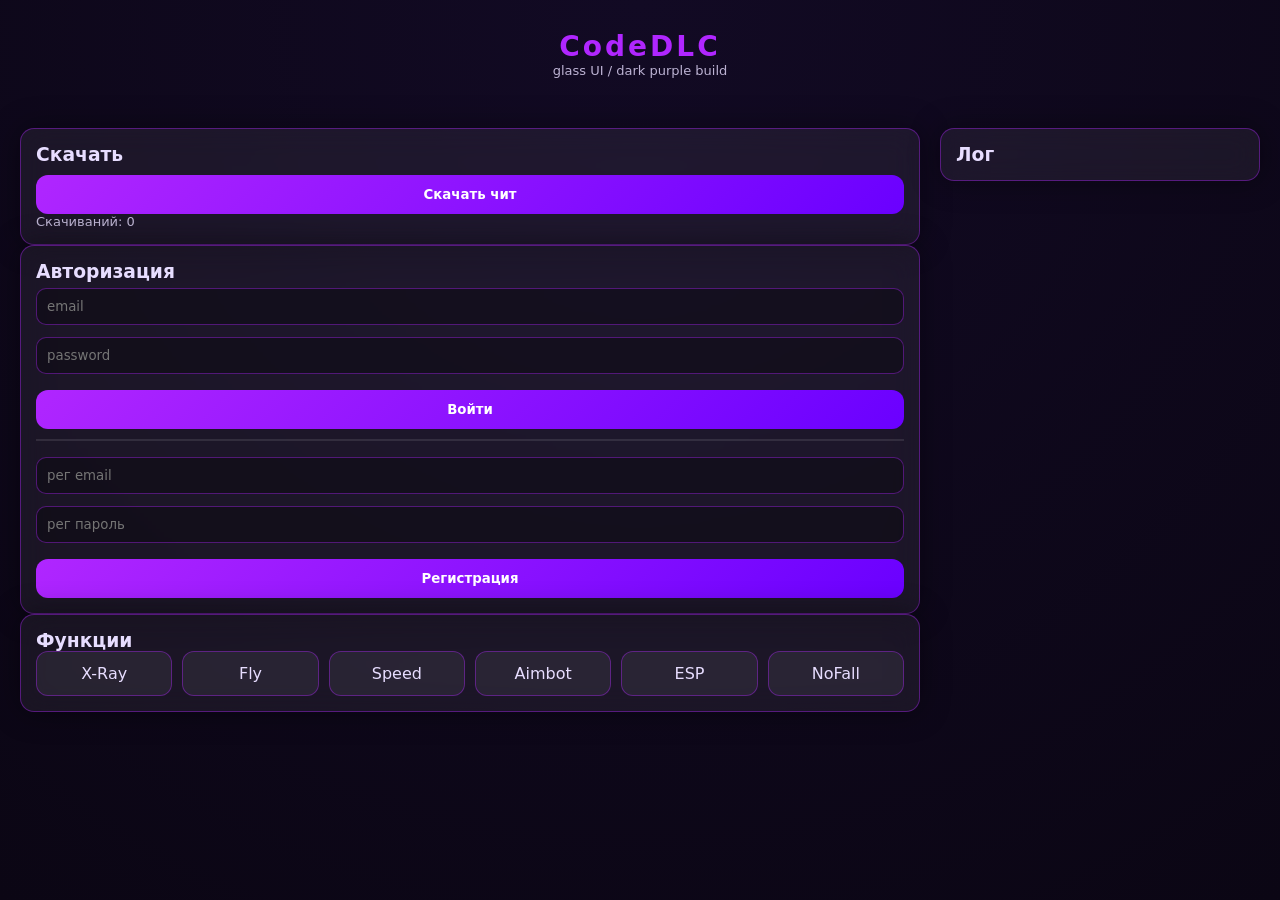
==== commit 3614fbcc: "Update index.html" ====
--- a/index.html
+++ b/index.html
@@ -2,685 +2,307 @@
 <html lang="ru">
 <head>
 <meta charset="UTF-8">
-<meta name="viewport" content="width=device-width,initial-scale=1">
+<meta name="viewport" content="width=device-width, initial-scale=1.0">
 <title>CodeDLC</title>
 
-<link rel="stylesheet" href="https://cdnjs.cloudflare.com/ajax/libs/font-awesome/6.7.2/css/all.min.css">
-
 <style>
-
 :root{
---bg:#111;
---card:#1c1c1c;
---text:#0f0;
---border:#0f0;
-}
-
-.light{
---bg:#efefef;
---card:#fff;
---text:#111;
---border:#0f0;
+  --bg1:#0b0614;
+  --bg2:#120a24;
+  --glass:rgba(255,255,255,0.06);
+  --glass2:rgba(255,255,255,0.10);
+  --accent:#b026ff;
+  --accent2:#6a00ff;
+  --text:#e7ddff;
+  --border:rgba(176,38,255,0.4);
 }
 
 *{
-margin:0;
-padding:0;
-box-sizing:border-box;
-font-family:Courier New;
+  margin:0;
+  padding:0;
+  box-sizing:border-box;
+  font-family:system-ui, sans-serif;
 }
 
 body{
-background:var(--bg);
-color:var(--text);
-transition:.4s;
-overflow-x:hidden;
+  background:radial-gradient(circle at top, var(--bg2), var(--bg1));
+  color:var(--text);
+  min-height:100vh;
+  overflow-x:hidden;
 }
 
 header{
-padding:20px;
-border-bottom:2px solid #0f0;
-background:#0a0a0a;
-text-align:center;
-}
-
-pre{
-color:#0f0;
-font-size:11px;
+  text-align:center;
+  padding:30px 15px;
+}
+
+.logo{
+  font-size:28px;
+  font-weight:700;
+  letter-spacing:3px;
+  color:var(--accent);
 }
 
 .container{
-display:grid;
-grid-template-columns:1fr 300px;
-gap:20px;
-padding:20px;
-}
-
-.card{
-background:var(--card);
-padding:15px;
-border:2px solid #333;
-margin-bottom:20px;
+  display:grid;
+  grid-template-columns:1fr 320px;
+  gap:20px;
+  padding:20px;
+}
+
+@media(max-width:900px){
+  .container{
+    grid-template-columns:1fr;
+  }
+}
+
+.glass{
+  background:var(--glass);
+  border:1px solid var(--border);
+  backdrop-filter:blur(14px);
+  border-radius:14px;
+  padding:15px;
+  box-shadow:0 0 30px rgba(0,0,0,0.4);
 }
 
 button{
-background:#111;
-color:#0f0;
-padding:12px;
-border:none;
-cursor:pointer;
-position:relative;
-overflow:hidden;
-width:100%;
-margin-top:10px;
-}
-
-button::before{
-content:"";
-position:absolute;
-left:-100%;
-top:0;
-width:100%;
-height:100%;
-background:linear-gradient(90deg,transparent,#0f0,transparent);
-animation:move 3s infinite;
-}
-
-@keyframes move{
-100%{left:100%;}
+  width:100%;
+  padding:12px;
+  margin-top:10px;
+  border:none;
+  border-radius:12px;
+  cursor:pointer;
+  color:white;
+  background:linear-gradient(135deg,var(--accent),var(--accent2));
+  transition:.3s;
+  font-weight:600;
+}
+
+button:hover{
+  transform:translateY(-2px);
+  box-shadow:0 0 20px rgba(176,38,255,0.4);
 }
 
 input{
-width:100%;
-padding:10px;
-margin:8px 0;
-background:black;
-color:#0f0;
-border:1px solid #0f0;
+  width:100%;
+  padding:10px;
+  margin:6px 0;
+  border-radius:10px;
+  border:1px solid var(--border);
+  background:rgba(0,0,0,0.3);
+  color:white;
+  outline:none;
 }
 
 .grid{
-display:grid;
-grid-template-columns:repeat(auto-fill,minmax(130px,1fr));
-gap:10px;
-}
-
-.feature{
-padding:20px;
-text-align:center;
-background:#101010;
-position:relative;
-border:1px solid #0f0;
-}
-
-.tooltip{
-display:none;
-position:absolute;
-bottom:100%;
-left:50%;
-transform:translateX(-50%);
-background:black;
-padding:8px;
-width:150px;
-z-index:5;
-font-size:12px;
-}
-
-.feature:hover .tooltip{
-display:block;
-}
-
-.newsText{
-display:none;
-padding:10px;
+  display:grid;
+  grid-template-columns:repeat(auto-fill,minmax(120px,1fr));
+  gap:10px;
+}
+
+.item{
+  padding:12px;
+  text-align:center;
+  border-radius:12px;
+  background:var(--glass);
+  border:1px solid var(--border);
+  cursor:pointer;
+  transition:.3s;
+}
+
+.item:hover{
+  background:var(--glass2);
+  transform:scale(1.05);
+}
+
+.hidden{
+  display:none;
+}
+
+.toast{
+  position:fixed;
+  right:20px;
+  top:20px;
+  padding:12px 18px;
+  background:rgba(176,38,255,0.9);
+  color:white;
+  border-radius:12px;
+  display:none;
 }
 
 .sidebar{
-position:sticky;
-top:20px;
-height:fit-content;
-}
-
-.toast{
-position:fixed;
-right:20px;
-top:20px;
-padding:20px;
-background:#0f0;
-color:black;
-display:none;
-z-index:999;
-}
-
-.avatar{
-font-size:80px;
-text-align:center;
-}
-
-.hiddenPanel{
-position:fixed;
-top:50%;
-left:50%;
-transform:translate(-50%,-50%);
-padding:20px;
-background:black;
-border:2px solid #0f0;
-display:none;
-z-index:9999;
-width:300px;
-}
-
-footer{
-padding:20px;
-text-align:center;
-border-top:2px solid #0f0;
-}
-
-.injected{
-background:green!important;
-color:white;
+  position:sticky;
+  top:20px;
+}
+
+.small{
+  font-size:13px;
+  opacity:.8;
 }
 
 </style>
 </head>
+
 <body>
 
 <div class="toast" id="toast"></div>
 
-<div class="hiddenPanel" id="panel">
-<h3>SECRET PANEL</h3>
-<p>Activation code:</p>
-<input id="premiumCode">
-<button onclick="activatePremium()">Activate</button>
-<div id="premiumResult"></div>
-</div>
-
 <header>
-
-<pre>
-
- ██████╗ ██████╗ ██████╗ ███████╗██████╗ ██╗      ██████╗
-██╔════╝██╔═══██╗██╔══██╗██╔════╝██╔══██╗██║     ██╔════╝
-██║     ██║   ██║██║  ██║█████╗  ██║  ██║██║     ██║     
-██║     ██║   ██║██║  ██║██╔══╝  ██║  ██║██║     ██║     
-╚██████╗╚██████╔╝██████╔╝███████╗██████╔╝███████╗╚██████╗
- ╚═════╝ ╚═════╝ ╚═════╝ ╚══════╝╚═════╝ ╚══════╝ ╚═════╝
-
-</pre>
-
-<h2>CodeDLC</h2>
-
+  <div class="logo">CodeDLC</div>
+  <div class="small">glass UI / dark purple build</div>
 </header>
 
 <div class="container">
 
 <div>
 
-<div class="card">
-
-<h2>Скачать чит</h2>
-
-<button onclick="downloadCheat()">Скачать чит</button>
-
-<p>Скачиваний:
-<span id="downloads"></span>
-</p>
-
-</div>
-
-
-<div id="authBox" class="card">
-
-<h2>Вход</h2>
-
-<input id="email" placeholder="Email">
-
-<input id="pass" type="password" placeholder="Пароль">
-
-<button onclick="login()">Войти</button>
-
-<hr style="margin:15px 0">
-
-<h2>Регистрация</h2>
-
-<input id="regEmail" placeholder="Email">
-
-<input id="regPass" type="password" placeholder="Пароль">
-
-<button onclick="register()">Регистрация</button>
-
-</div>
-
-
-<div id="cabinet" style="display:none">
-
-<div class="card">
-
-<div class="avatar">
-<i class="fa-solid fa-circle-user"></i>
-</div>
-
-<input id="nickname" placeholder="Ник">
-
-<button onclick="saveNick()">Сохранить ник</button>
-
-<br><br>
-
-<p id="sub"></p>
-
-<p id="online"></p>
-
-<button onclick="extendSub()">Продлить подписку</button>
-
-<button id="injectBtn" onclick="inject()">Запустить инжект</button>
-
-</div>
-
-</div>
-
-<div class="card">
-
-<h2>Новости</h2>
-
-<div>
-
-<h3 onclick="toggleNews(this)">
-Обновление 2.1
-</h3>
-
-<div class="newsText">
-Добавлен новый ESP и ускорен Aimbot.
-</div>
-
-</div>
-
-<div>
-
-<h3 onclick="toggleNews(this)">
-Обновление 2.2
-</h3>
-
-<div class="newsText">
-Исправлены баги FastPlace и Fly.
-</div>
-
-</div>
-
-<div>
-
-<h3 onclick="toggleNews(this)">
-Обновление 3.0
-</h3>
-
-<div class="newsText">
-Новый дизайн + защита.
-</div>
-
-</div>
-
-</div>
-
-
-<div class="card">
-
-<h2>Функции</h2>
-
-<div class="grid" id="features"></div>
-
+<div class="glass">
+  <h3>Скачать</h3>
+  <button onclick="download()">Скачать чит</button>
+  <div class="small">Скачиваний: <span id="dl">0</span></div>
+</div>
+
+<div class="glass">
+  <h3>Авторизация</h3>
+  <input id="email" placeholder="email">
+  <input id="pass" type="password" placeholder="password">
+  <button onclick="login()">Войти</button>
+
+  <hr style="margin:10px 0;border:1px solid rgba(255,255,255,0.1)">
+
+  <input id="regEmail" placeholder="рег email">
+  <input id="regPass" type="password" placeholder="рег пароль">
+  <button onclick="register()">Регистрация</button>
+</div>
+
+<div class="glass hidden" id="cab">
+
+  <h3>Кабинет</h3>
+  <div id="nickView">Nick: Player</div>
+  <input id="nick" placeholder="смена ника">
+  <button onclick="saveNick()">Сохранить</button>
+
+  <div id="sub"></div>
+
+  <button onclick="extend()">Продлить +30 дней</button>
+  <button onclick="inject()">Inject</button>
+
+</div>
+
+<div class="glass">
+  <h3>Функции</h3>
+  <div class="grid">
+    <div class="item">X-Ray</div>
+    <div class="item">Fly</div>
+    <div class="item">Speed</div>
+    <div class="item">Aimbot</div>
+    <div class="item">ESP</div>
+    <div class="item">NoFall</div>
+  </div>
 </div>
 
 </div>
 
 <div class="sidebar">
 
-<div class="card">
-
-<h3>Последние действия</h3>
-
-<div id="actions"></div>
-
-</div>
-
-</div>
-
-</div>
-
-<footer>
-
-Тема
-
-<input type="checkbox" id="theme">
-
-</footer>
+<div class="glass">
+  <h3>Лог</h3>
+  <div id="log"></div>
+</div>
+
+</div>
+
+</div>
 
 <script>
 
-let features=[
-["X-Ray","fa-eye","Видеть руды"],
-["Fly","fa-plane","Полет"],
-["Speed","fa-bolt","Ускорение"],
-["Aimbot","fa-crosshairs","Автонаводка"],
-["ESP","fa-user-secret","Показывает игроков"],
-["AutoClicker","fa-computer-mouse","Авто клики"],
-["NoFall","fa-feather","Нет урона"],
-["FastPlace","fa-forward","Быстрая установка"],
-["AirJump","fa-arrow-up","Прыжки"],
-["AntiVoid","fa-shield","Спасение"]
-]
-
-features.forEach(i=>{
-
-featuresHTML=`
-<div class='feature'>
-
-<i class='fa ${i[1]}'></i>
-
-<div>${i[0]}</div>
-
-<div class='tooltip'>
-${i[2]}
-</div>
-
-</div>
-`
-
-document.getElementById("features").innerHTML+=featuresHTML
-
-})
-
-
-let downloads=localStorage.getItem("downloads")||0
-
-downloadsEl.innerHTML=downloads
-
-function downloadCheat(){
-
-downloads++
-
-localStorage.setItem("downloads",downloads)
-
-downloadsEl.innerHTML=downloads
-
-let file=new Blob(["CodeDLC test"],{type:"text/plain"})
-
-let a=document.createElement("a")
-
-a.href=URL.createObjectURL(file)
-
-a.download="CodeDLC.jar"
-
-a.click()
-
-addAction("скачивание")
-
-}
-
-function fakeHash(v){
-
-return btoa(v+"salt")
-
+let dl = localStorage.getItem("dl")||0
+dlView()
+
+function dlView(){
+  document.getElementById("dl").innerText = dl
+}
+
+function download(){
+  dl++
+  localStorage.setItem("dl",dl)
+  dlView()
+
+  let blob = new Blob(["CodeDLC test file"],{type:"text/plain"})
+  let a = document.createElement("a")
+  a.href = URL.createObjectURL(blob)
+  a.download="CodeDLC.jar"
+  a.click()
+
+  log("download")
 }
 
 function register(){
-
-users=JSON.parse(localStorage.getItem("users")||"[]")
-
-mail=regEmail.value
-
-pass=regPass.value
-
-date=new Date()
-
-date.setDate(date.getDate()+30)
-
-users.push({
-
-email:mail,
-pass:fakeHash(pass),
-nick:"Player",
-reg:Date.now(),
-sub:date.getTime()
-
-})
-
-localStorage.setItem("users",JSON.stringify(users))
-
-alert("успешно")
-
+  let users = JSON.parse(localStorage.getItem("users")||"[]")
+  users.push({
+    e:regEmail.value,
+    p:btoa(regPass.value+"salt"),
+    sub:Date.now()+2592000000,
+    nick:"Player"
+  })
+  localStorage.setItem("users",JSON.stringify(users))
+  alert("ok")
 }
 
 function login(){
-
-users=JSON.parse(localStorage.getItem("users")||"[]")
-
-user=users.find(x=>x.email==email.value&&x.pass==fakeHash(pass.value))
-
-if(!user)return alert("ошибка")
-
-localStorage.setItem("session",user.email)
-
-showCabinet()
-
-addAction("логин")
-
-}
-
-function showCabinet(){
-
-authBox.style.display="none"
-
-cabinet.style.display="block"
-
-users=JSON.parse(localStorage.getItem("users"))
-
-session=localStorage.getItem("session")
-
-user=users.find(x=>x.email==session)
-
-nickname.value=user.nick
-
-sub.innerHTML="Активна до "+new Date(user.sub).toLocaleDateString()
-
-online.innerHTML=Math.random()<0.2?"Онлайн: нет":"Онлайн: да"
-
+  let users = JSON.parse(localStorage.getItem("users")||"[]")
+  let u = users.find(x=>x.e==email.value && x.p==btoa(pass.value+"salt"))
+  if(!u) return alert("error")
+
+  localStorage.setItem("session",u.e)
+  show()
+  log("login")
+}
+
+function show(){
+  cab.classList.remove("hidden")
+  let users = JSON.parse(localStorage.getItem("users"))
+  let s = localStorage.getItem("session")
+  let u = users.find(x=>x.e==s)
+
+  sub.innerText = "sub: "+new Date(u.sub).toLocaleDateString()
 }
 
 function saveNick(){
-
-users=JSON.parse(localStorage.getItem("users"))
-
-session=localStorage.getItem("session")
-
-u=users.find(x=>x.email==session)
-
-u.nick=nickname.value
-
-localStorage.setItem("users",JSON.stringify(users))
-
-}
-
-function extendSub(){
-
-users=JSON.parse(localStorage.getItem("users"))
-
-session=localStorage.getItem("session")
-
-u=users.find(x=>x.email==session)
-
-u.sub+=2592000000
-
-localStorage.setItem("users",JSON.stringify(users))
-
-showCabinet()
-
-}
-
-function toggleNews(el){
-
-txt=el.nextElementSibling
-
-txt.style.display=
-txt.style.display=="block"?
-"none":"block"
-
+  let users = JSON.parse(localStorage.getItem("users"))
+  let s = localStorage.getItem("session")
+  let u = users.find(x=>x.e==s)
+  u.nick = nick.value
+  localStorage.setItem("users",JSON.stringify(users))
+}
+
+function extend(){
+  let users = JSON.parse(localStorage.getItem("users"))
+  let s = localStorage.getItem("session")
+  let u = users.find(x=>x.e==s)
+  u.sub += 2592000000
+  localStorage.setItem("users",JSON.stringify(users))
+  show()
 }
 
 function inject(){
-
-injectBtn.classList.add("injected")
-
-showToast("Injected into Minecraft")
-
-console.log(
-"[LOG] injected "
-+new Date()
-)
-
-addAction("инжект")
-
-setTimeout(()=>{
-
-injectBtn.classList.remove("injected")
-
-},3000)
-
-}
-
-function showToast(text){
-
-toast.innerHTML=text
-
-toast.style.display="block"
-
-setTimeout(()=>{
-
-toast.style.display="none"
-
-},3000)
-
-}
-
-document.addEventListener(
-"keydown",
-e=>{
-
-if(
-e.ctrlKey&&
-e.shiftKey&&
-e.key=="K"
-){
-
-panel.style.display="block"
-
-}
-
-})
-
-function activatePremium(){
-
-if(
-premiumCode.value=="1337"
-){
-
-premiumResult.innerHTML=
-"Премиум разблокирован"
-
-}
-
-}
-
-function addAction(v){
-
-arr=
-JSON.parse(
-localStorage.getItem("actions")
-||"[]"
-)
-
-arr.unshift(v)
-
-arr=arr.slice(0,3)
-
-localStorage.setItem(
-"actions",
-JSON.stringify(arr)
-)
-
-loadActions()
-
-}
-
-function loadActions(){
-
-arr=
-JSON.parse(
-localStorage.getItem("actions")
-||"[]"
-)
-
-actions.innerHTML=""
-
-arr.forEach(x=>{
-
-actions.innerHTML+=
-"<p>"+x+"</p>"
-
-})
-
-}
-
-theme.checked=
-localStorage.getItem(
-"theme"
-)=="light"
-
-if(theme.checked){
-
-document.body.classList.add(
-"light"
-)
-
-}
-
-theme.onchange=()=>{
-
-if(theme.checked){
-
-document.body.classList.add(
-"light"
-)
-
-localStorage.setItem(
-"theme",
-"light"
-)
-
-}else{
-
-document.body.classList.remove(
-"light"
-)
-
-localStorage.setItem(
-"theme",
-"dark"
-)
-
-}
-
-}
-
-loadActions()
-
-if(
-localStorage.getItem(
-"session"
-)
-){
-
-showCabinet()
-
-}
+  toast("Injected")
+  log("inject")
+}
+
+function toast(t){
+  let el = document.getElementById("toast")
+  el.innerText = t
+  el.style.display="block"
+  setTimeout(()=>el.style.display="none",2000)
+}
+
+function log(t){
+  let l = document.getElementById("log")
+  l.innerHTML = "<div>"+t+"</div>" + l.innerHTML
+}
+
+if(localStorage.getItem("session")) show()
 
 </script>
 
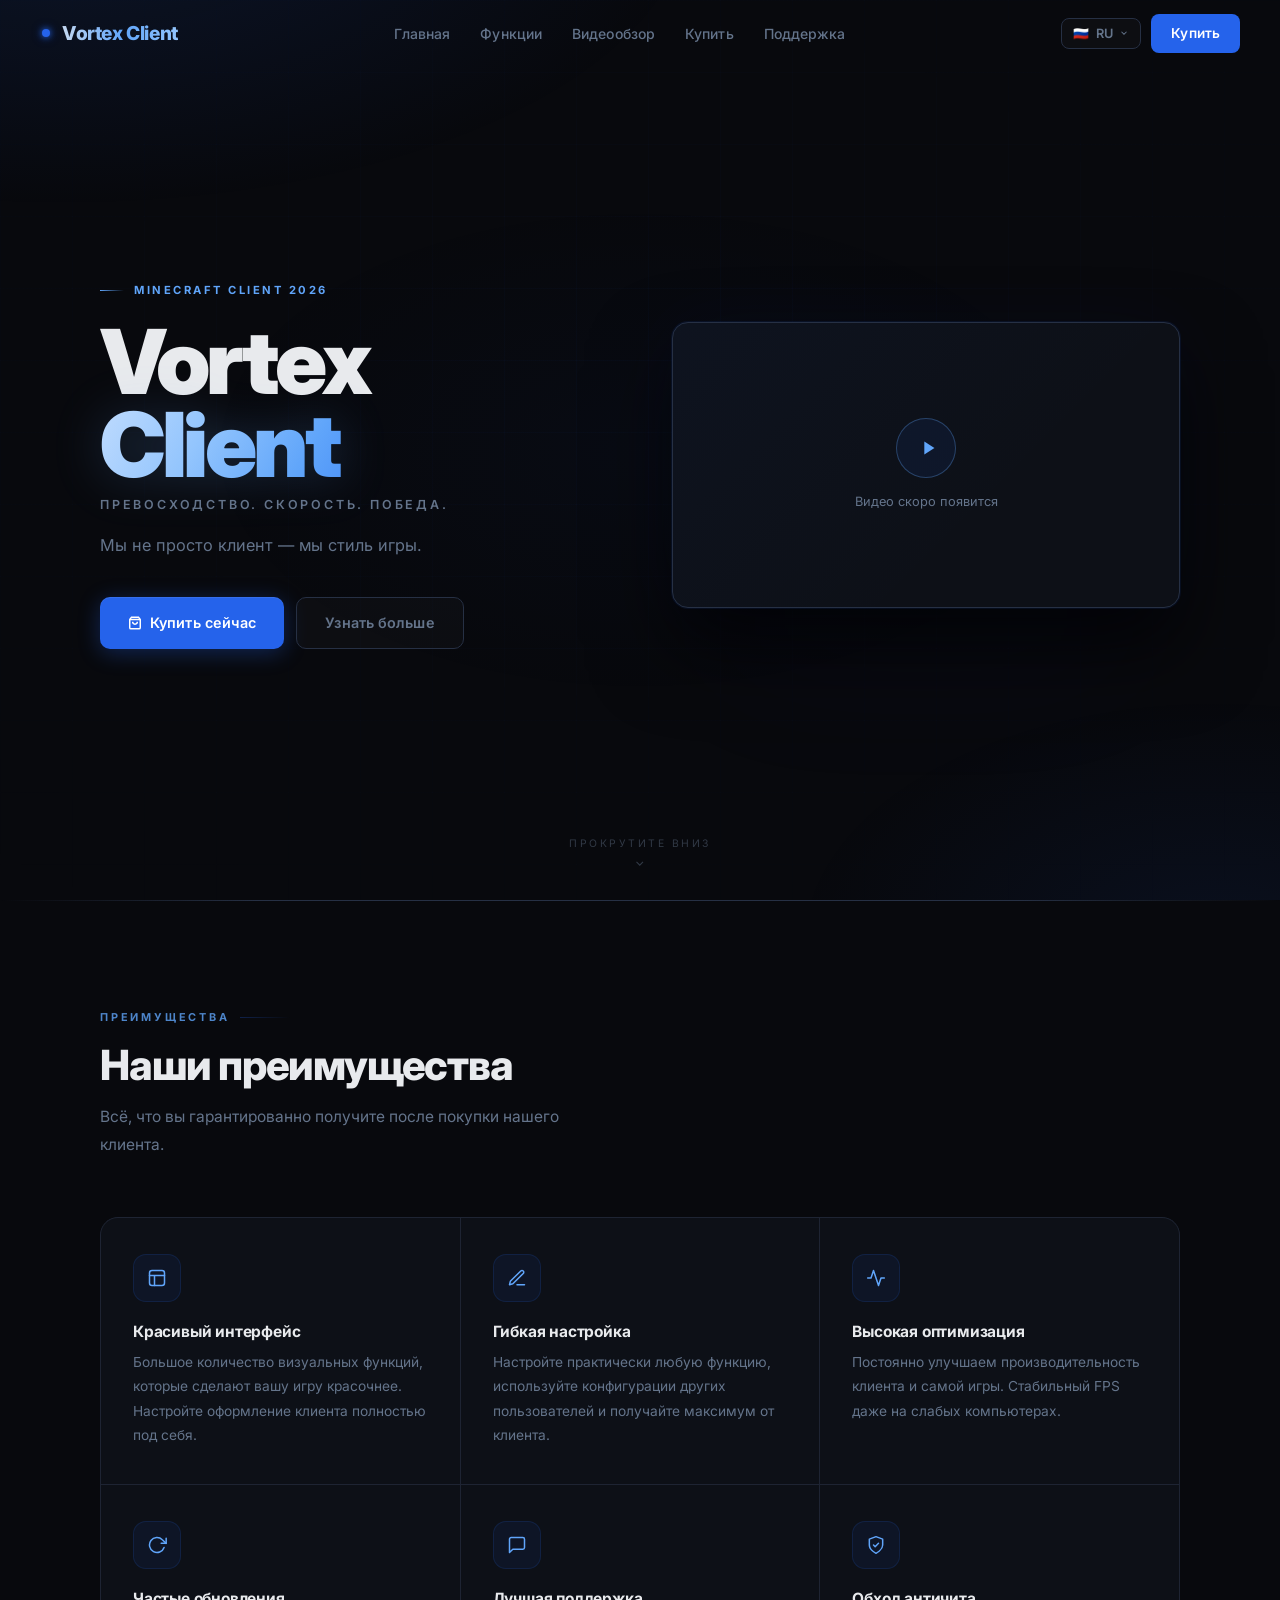
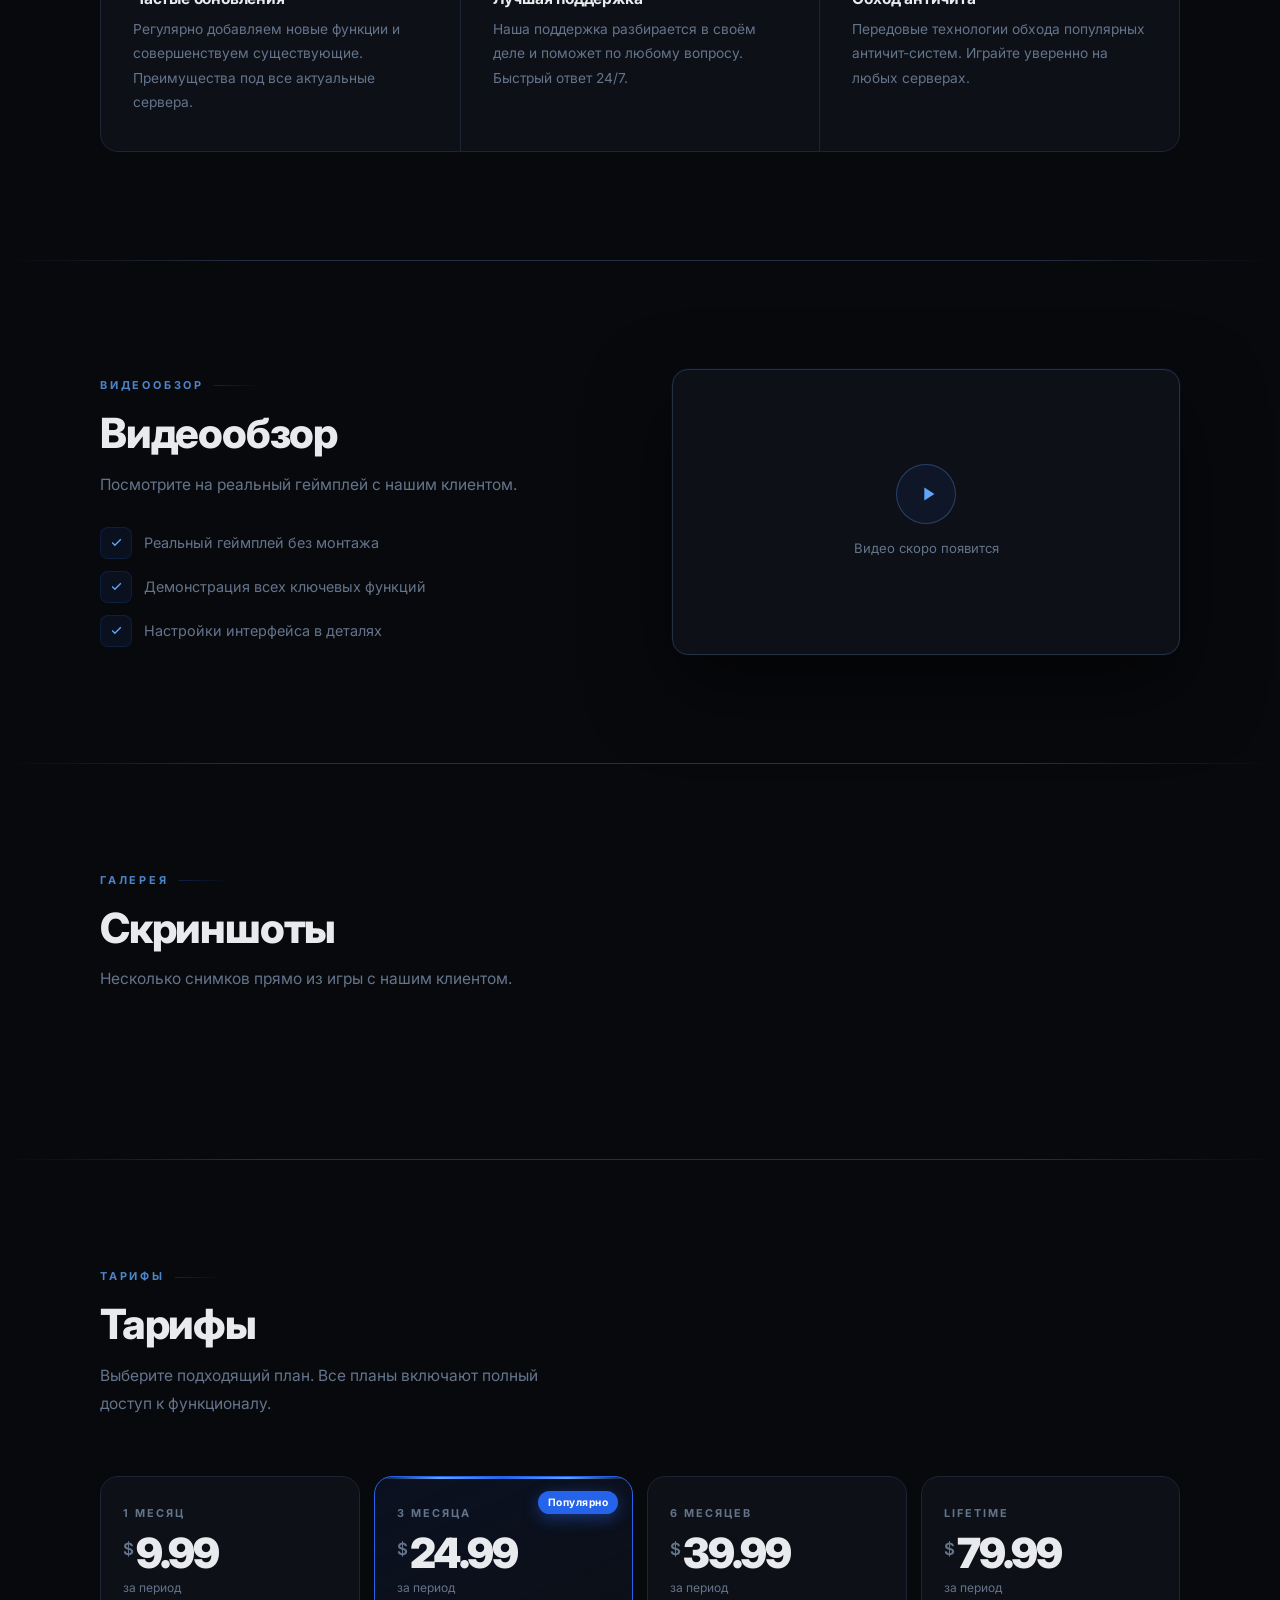
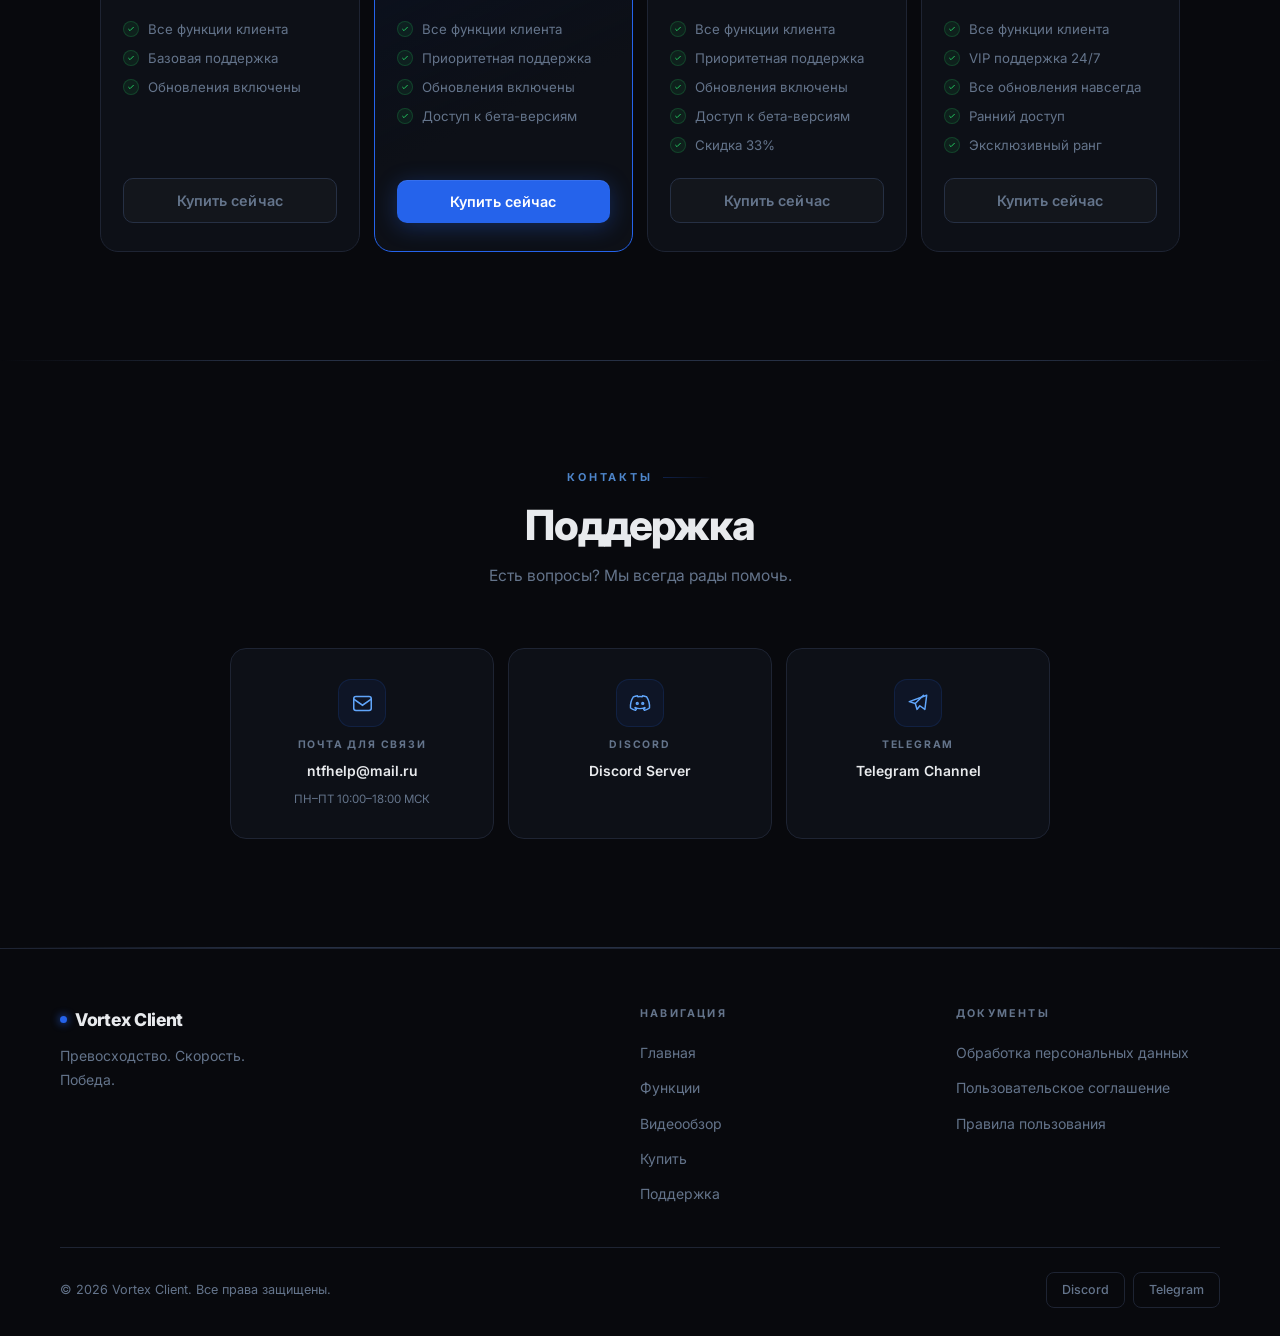
==== commit cb17c078: "Add files via upload" ====
--- a/index.html
+++ b/index.html
@@ -1,310 +1,513 @@
 <!DOCTYPE html>
 <html lang="ru">
 <head>
-<meta charset="UTF-8">
-<meta name="viewport" content="width=device-width, initial-scale=1.0">
-<title>CodeDLC</title>
-
-<style>
-:root{
-  --bg1:#0b0614;
-  --bg2:#120a24;
-  --glass:rgba(255,255,255,0.06);
-  --glass2:rgba(255,255,255,0.10);
-  --accent:#b026ff;
-  --accent2:#6a00ff;
-  --text:#e7ddff;
-  --border:rgba(176,38,255,0.4);
-}
-
-*{
-  margin:0;
-  padding:0;
-  box-sizing:border-box;
-  font-family:system-ui, sans-serif;
-}
-
-body{
-  background:radial-gradient(circle at top, var(--bg2), var(--bg1));
-  color:var(--text);
-  min-height:100vh;
-  overflow-x:hidden;
-}
-
-header{
-  text-align:center;
-  padding:30px 15px;
-}
-
-.logo{
-  font-size:28px;
-  font-weight:700;
-  letter-spacing:3px;
-  color:var(--accent);
-}
-
-.container{
-  display:grid;
-  grid-template-columns:1fr 320px;
-  gap:20px;
-  padding:20px;
-}
-
-@media(max-width:900px){
-  .container{
-    grid-template-columns:1fr;
-  }
-}
-
-.glass{
-  background:var(--glass);
-  border:1px solid var(--border);
-  backdrop-filter:blur(14px);
-  border-radius:14px;
-  padding:15px;
-  box-shadow:0 0 30px rgba(0,0,0,0.4);
-}
-
-button{
-  width:100%;
-  padding:12px;
-  margin-top:10px;
-  border:none;
-  border-radius:12px;
-  cursor:pointer;
-  color:white;
-  background:linear-gradient(135deg,var(--accent),var(--accent2));
-  transition:.3s;
-  font-weight:600;
-}
-
-button:hover{
-  transform:translateY(-2px);
-  box-shadow:0 0 20px rgba(176,38,255,0.4);
-}
-
-input{
-  width:100%;
-  padding:10px;
-  margin:6px 0;
-  border-radius:10px;
-  border:1px solid var(--border);
-  background:rgba(0,0,0,0.3);
-  color:white;
-  outline:none;
-}
-
-.grid{
-  display:grid;
-  grid-template-columns:repeat(auto-fill,minmax(120px,1fr));
-  gap:10px;
-}
-
-.item{
-  padding:12px;
-  text-align:center;
-  border-radius:12px;
-  background:var(--glass);
-  border:1px solid var(--border);
-  cursor:pointer;
-  transition:.3s;
-}
-
-.item:hover{
-  background:var(--glass2);
-  transform:scale(1.05);
-}
-
-.hidden{
-  display:none;
-}
-
-.toast{
-  position:fixed;
-  right:20px;
-  top:20px;
-  padding:12px 18px;
-  background:rgba(176,38,255,0.9);
-  color:white;
-  border-radius:12px;
-  display:none;
-}
-
-.sidebar{
-  position:sticky;
-  top:20px;
-}
-
-.small{
-  font-size:13px;
-  opacity:.8;
-}
-
-</style>
+  <meta charset="UTF-8" />
+  <meta name="viewport" content="width=device-width, initial-scale=1.0" />
+  <title>Vortex Client — Minecraft 2026</title>
+  <meta name="description" content="Vortex Client — профессиональный Minecraft клиент нового поколения. Красивый интерфейс, оптимизация, обход античита." />
+  <link rel="preconnect" href="https://fonts.googleapis.com" />
+  <link rel="preconnect" href="https://fonts.gstatic.com" crossorigin />
+  <link href="https://fonts.googleapis.com/css2?family=Inter:wght@400;500;600;700;800;900&display=swap" rel="stylesheet" />
+  <link rel="stylesheet" href="style.css" />
 </head>
-
 <body>
 
-<div class="toast" id="toast"></div>
-
-<header>
-  <div class="logo">CodeDLC</div>
-  <div class="small">glass UI / dark purple build</div>
-</header>
-
-<div class="container">
-
-<div>
-
-<div class="glass">
-  <h3>Скачать</h3>
-  <button onclick="download()">Скачать чит</button>
-  <div class="small">Скачиваний: <span id="dl">0</span></div>
+<div class="bg-base"></div>
+<div class="bg-grid"></div>
+<div class="cursor-glow" id="cursorGlow"></div>
+
+<!-- ════════════════════════════════════════
+     NAVBAR
+════════════════════════════════════════ -->
+<nav class="navbar" id="navbar">
+
+  <!-- Логотип -->
+  <span class="nav-logo" onclick="scrollTo({top:0,behavior:'smooth'})">
+    <span class="logo-dot"></span>
+    Vortex Client
+  </span>
+
+  <!-- Центральные ссылки -->
+  <ul class="nav-center" id="navCenter">
+    <li><a href="#hero"        data-i18n="nav0">Главная</a></li>
+    <li><a href="#features"    data-i18n="nav1">Функции</a></li>
+    <li><a href="#video"       data-i18n="nav2">Видеообзор</a></li>
+    <li><a href="#pricing"     data-i18n="nav3">Купить</a></li>
+    <li><a href="#support"     data-i18n="nav4">Поддержка</a></li>
+  </ul>
+
+  <!-- Правая часть: язык + кнопка купить + гамбургер -->
+  <div class="nav-right">
+
+    <!-- Выбор языка -->
+    <div class="lang-selector" id="langSelector">
+      <button class="lang-btn" id="langBtn" onclick="toggleLangDropdown()">
+        <span id="langFlag">🇷🇺</span>
+        <span id="langLabel">RU</span>
+        <svg viewBox="0 0 24 24" fill="none" stroke="currentColor" stroke-width="2.5">
+          <polyline points="6,9 12,15 18,9"></polyline>
+        </svg>
+      </button>
+      <div class="lang-dropdown" id="langDropdown"></div>
+    </div>
+
+    <a href="#pricing" class="nav-buy" data-i18n="navBuy">Купить</a>
+
+    <button class="hamburger" id="hamburger" onclick="toggleMobileMenu()" aria-label="Меню">
+      <span></span><span></span><span></span>
+    </button>
+
+  </div>
+</nav>
+
+<!-- Мобильное меню -->
+<div class="mobile-menu" id="mobileMenu">
+  <a href="#hero"     onclick="closeMobileMenu()" data-mob-i18n="nav0">Главная</a>
+  <a href="#features" onclick="closeMobileMenu()" data-mob-i18n="nav1">Функции</a>
+  <a href="#video"    onclick="closeMobileMenu()" data-mob-i18n="nav2">Видеообзор</a>
+  <a href="#pricing"  onclick="closeMobileMenu()" data-mob-i18n="nav3">Купить</a>
+  <a href="#support"  onclick="closeMobileMenu()" data-mob-i18n="nav4">Поддержка</a>
 </div>
 
-<div class="glass">
-  <h3>Авторизация</h3>
-  <input id="email" placeholder="email">
-  <input id="pass" type="password" placeholder="password">
-  <button onclick="login()">Войти</button>
-
-  <hr style="margin:10px 0;border:1px solid rgba(255,255,255,0.1)">
-
-  <input id="regEmail" placeholder="рег email">
-  <input id="regPass" type="password" placeholder="рег пароль">
-  <button onclick="register()">Регистрация</button>
+<!-- ════════════════════════════════════════
+     HERO
+════════════════════════════════════════ -->
+<section id="hero" style="padding:0;">
+  <div class="hero">
+    <div class="hero-inner">
+
+      <!-- Левая часть: текст -->
+      <div class="hero-left">
+
+        <div class="hero-eyebrow anim-up">
+          <span class="hero-eyebrow-line"></span>
+          Minecraft Client 2026
+        </div>
+
+        <h1 class="anim-up-2">
+          <span class="hero-title-static">Vortex</span>
+          <span class="hero-title-accent">Client</span>
+        </h1>
+
+        <p class="hero-tagline anim-up-2" id="heroTagline">
+          Превосходство. Скорость. Победа.
+        </p>
+
+        <p class="hero-desc anim-up-3" id="heroQuote">
+          Мы не просто клиент — мы стиль игры.
+        </p>
+
+        <div class="hero-actions anim-up-4">
+          <a href="#pricing" class="btn btn-primary" id="heroBtnBuy">
+            <svg width="14" height="14" viewBox="0 0 24 24" fill="none" stroke="currentColor" stroke-width="2.5">
+              <path d="M6 2L3 6v14a2 2 0 002 2h14a2 2 0 002-2V6l-3-4z"/>
+              <line x1="3" y1="6" x2="21" y2="6"/>
+              <path d="M16 10a4 4 0 01-8 0"/>
+            </svg>
+            Купить сейчас
+          </a>
+          <a href="#features" class="btn btn-outline" id="heroBtnLearn">
+            Узнать больше
+          </a>
+        </div>
+
+      </div>
+
+      <!-- Правая часть: видео -->
+      <div class="hero-right anim-right">
+        <div class="hero-video-frame" id="heroVideoFrame">
+          <div class="hero-video-placeholder" id="heroVideoPlaceholder">
+            <div class="play-icon-wrap">
+              <svg viewBox="0 0 24 24" fill="currentColor">
+                <path d="M8 5v14l11-7z"/>
+              </svg>
+            </div>
+            <p id="heroVideoHint">Видео скоро появится</p>
+          </div>
+        </div>
+      </div>
+
+    </div>
+
+    <!-- Подсказка прокрутки -->
+    <div class="scroll-hint">
+      <span data-i18n="scrollDown">Прокрутите вниз</span>
+      <svg viewBox="0 0 24 24" fill="none" stroke="currentColor" stroke-width="2">
+        <polyline points="6,9 12,15 18,9"></polyline>
+      </svg>
+    </div>
+  </div>
+</section>
+
+<div class="divider"></div>
+
+<!-- ════════════════════════════════════════
+     FEATURES
+════════════════════════════════════════ -->
+<section id="features">
+  <div class="container">
+
+    <div class="section-header reveal">
+      <div class="section-eyebrow">Преимущества</div>
+      <h2 class="section-title" data-i18n="sectionFeatures">Наши преимущества</h2>
+      <p class="section-subtitle" data-i18n="featuresSubtitle">
+        Всё, что вы гарантированно получите после покупки нашего клиента.
+      </p>
+    </div>
+
+    <div class="features-grid" id="featuresGrid">
+      <!-- Генерируется в script.js → buildFeatures() -->
+    </div>
+
+  </div>
+</section>
+
+<div class="divider"></div>
+
+<!-- ════════════════════════════════════════
+     ВИДЕООБЗОР
+     Слева — заголовок и описание
+     Справа — плеер
+════════════════════════════════════════ -->
+<section id="video">
+  <div class="container">
+    <div class="video-section-container">
+
+      <!-- Левая часть: описание -->
+      <div class="reveal">
+        <div class="section-eyebrow">Видеообзор</div>
+        <h2 class="section-title" data-i18n="sectionVideo">Видеообзор</h2>
+        <p class="section-subtitle" data-i18n="videoSubtitle">
+          Посмотрите на реальный геймплей с нашим клиентом.
+        </p>
+
+        <div class="video-bullets">
+          <div class="video-bullet">
+            <div class="video-bullet-icon">
+              <svg viewBox="0 0 24 24" fill="none" stroke="currentColor" stroke-width="2.5">
+                <polyline points="20,6 9,17 4,12"/>
+              </svg>
+            </div>
+            <span class="video-bullet-text" data-i18n="videoBullet1">Реальный геймплей без монтажа</span>
+          </div>
+          <div class="video-bullet">
+            <div class="video-bullet-icon">
+              <svg viewBox="0 0 24 24" fill="none" stroke="currentColor" stroke-width="2.5">
+                <polyline points="20,6 9,17 4,12"/>
+              </svg>
+            </div>
+            <span class="video-bullet-text" data-i18n="videoBullet2">Демонстрация всех ключевых функций</span>
+          </div>
+          <div class="video-bullet">
+            <div class="video-bullet-icon">
+              <svg viewBox="0 0 24 24" fill="none" stroke="currentColor" stroke-width="2.5">
+                <polyline points="20,6 9,17 4,12"/>
+              </svg>
+            </div>
+            <span class="video-bullet-text" data-i18n="videoBullet3">Настройки интерфейса в деталях</span>
+          </div>
+        </div>
+      </div>
+
+      <!-- Правая часть: плеер -->
+      <div class="reveal reveal-d2">
+        <div class="video-embed-wrap" id="videoContainer">
+          <div class="video-embed-placeholder">
+            <div class="play-icon-wrap">
+              <svg viewBox="0 0 24 24" fill="currentColor" style="width:22px;height:22px;color:var(--primary-light);margin-left:3px;">
+                <path d="M8 5v14l11-7z"/>
+              </svg>
+            </div>
+            <p id="videoPlaceholderText">Видео скоро появится здесь</p>
+          </div>
+        </div>
+      </div>
+
+    </div>
+  </div>
+</section>
+
+<div class="divider"></div>
+
+<!-- ════════════════════════════════════════
+     СКРИНШОТЫ
+════════════════════════════════════════ -->
+<section id="screenshots">
+  <div class="container">
+
+    <div class="section-header reveal">
+      <div class="section-eyebrow">Галерея</div>
+      <h2 class="section-title" data-i18n="sectionScreenshots">Скриншоты</h2>
+      <p class="section-subtitle" data-i18n="screenshotsSubtitle">
+        Несколько снимков прямо из игры с нашим клиентом.
+      </p>
+    </div>
+
+    <div class="screenshots-grid" id="screenshotsGrid">
+      <!-- Генерируется в script.js → buildScreenshots() -->
+    </div>
+
+  </div>
+</section>
+
+<div class="divider"></div>
+
+<!-- ════════════════════════════════════════
+     ТАРИФЫ
+════════════════════════════════════════ -->
+<section id="pricing">
+  <div class="container">
+
+    <div class="section-header reveal">
+      <div class="section-eyebrow">Тарифы</div>
+      <h2 class="section-title" data-i18n="sectionPricing">Тарифы</h2>
+      <p class="section-subtitle" data-i18n="pricingSubtitle">
+        Выберите подходящий план. Все планы включают полный доступ к функционалу.
+      </p>
+    </div>
+
+    <div class="pricing-grid" id="pricingGrid">
+      <!-- Генерируется в script.js → buildPricing() -->
+    </div>
+
+  </div>
+</section>
+
+<div class="divider"></div>
+
+<!-- ════════════════════════════════════════
+     ПОДДЕРЖКА
+════════════════════════════════════════ -->
+<section id="support">
+  <div class="container">
+
+    <div class="section-header reveal" style="text-align:center;">
+      <div class="section-eyebrow" style="justify-content:center;">Контакты</div>
+      <h2 class="section-title" data-i18n="sectionSupport">Поддержка</h2>
+      <p class="section-subtitle" data-i18n="supportSubtitle" style="margin:0 auto;">
+        Есть вопросы? Мы всегда рады помочь.
+      </p>
+    </div>
+
+    <div class="support-grid">
+
+      <!-- Email -->
+      <a class="support-card reveal reveal-d1" id="supportEmailCard" href="#">
+        <div class="support-icon">
+          <svg viewBox="0 0 24 24" fill="none" stroke="currentColor" stroke-width="1.75">
+            <rect x="2" y="4" width="20" height="16" rx="2.5"/>
+            <path d="M2 7l10 7 10-7"/>
+          </svg>
+        </div>
+        <div class="support-label" data-i18n="supportEmail">Почта для связи</div>
+        <div class="support-value" id="supportEmailVal"></div>
+        <div class="support-hours" id="supportHoursVal"></div>
+      </a>
+
+      <!-- Discord -->
+      <a class="support-card reveal reveal-d2" id="supportDiscordCard" href="#" target="_blank" rel="noopener">
+        <div class="support-icon">
+          <!-- Discord icon (монохромный SVG) -->
+          <svg viewBox="0 0 24 24" fill="none" stroke="currentColor" stroke-width="1.6" stroke-linecap="round" stroke-linejoin="round" style="width:22px;height:22px;color:var(--primary-light);">
+            <path d="M9 11.5a1 1 0 100 2 1 1 0 000-2zm6 0a1 1 0 100 2 1 1 0 000-2z"/>
+            <path d="M19.27 5.33A17.75 17.75 0 0014.94 4c-.18.33-.38.77-.52 1.12a16.36 16.36 0 00-4.84 0A11.2 11.2 0 009.06 4 17.8 17.8 0 004.73 5.33C2.02 9.46 1.27 13.48 1.65 17.45A17.87 17.87 0 007.1 20c.42-.57.79-1.17 1.11-1.81a11.6 11.6 0 01-1.74-.84l.42-.33a12.73 12.73 0 0010.22 0l.43.33c-.55.33-1.14.61-1.75.84.32.64.69 1.24 1.11 1.81a17.83 17.83 0 005.45-2.55c.44-4.53-.75-8.52-3.08-12.17z"/>
+          </svg>
+        </div>
+        <div class="support-label" data-i18n="supportDiscord">Discord</div>
+        <div class="support-value">Discord Server</div>
+      </a>
+
+      <!-- Telegram -->
+      <a class="support-card reveal reveal-d3" id="supportTelegramCard" href="#" target="_blank" rel="noopener">
+        <div class="support-icon">
+          <!-- Telegram icon (монохромный SVG) -->
+          <svg viewBox="0 0 24 24" fill="none" stroke="currentColor" stroke-width="1.6" stroke-linecap="round" stroke-linejoin="round" style="width:22px;height:22px;color:var(--primary-light);">
+            <path d="M21.5 3.5L2.5 10.5l6.5 2 2 6.5 3-4 5.5 4z"/>
+            <path d="M9 12.5l9-9"/>
+          </svg>
+        </div>
+        <div class="support-label" data-i18n="supportTelegram">Telegram</div>
+        <div class="support-value">Telegram Channel</div>
+      </a>
+
+    </div>
+  </div>
+</section>
+
+<div class="divider"></div>
+
+<!-- ════════════════════════════════════════
+     FOOTER
+════════════════════════════════════════ -->
+<footer class="footer">
+  <div class="footer-inner">
+
+    <!-- Брендинг -->
+    <div class="footer-brand">
+      <div class="footer-brand-name">
+        <span class="logo-dot"></span>
+        Vortex Client
+      </div>
+      <p class="footer-tagline" id="footerTagline">Превосходство. Скорость. Победа.</p>
+    </div>
+
+    <!-- Навигация -->
+    <div class="footer-col">
+      <h4 data-i18n="footerNav">Навигация</h4>
+      <ul>
+        <li><a href="#hero"     data-i18n="nav0">Главная</a></li>
+        <li><a href="#features" data-i18n="nav1">Функции</a></li>
+        <li><a href="#video"    data-i18n="nav2">Видеообзор</a></li>
+        <li><a href="#pricing"  data-i18n="nav3">Купить</a></li>
+        <li><a href="#support"  data-i18n="nav4">Поддержка</a></li>
+      </ul>
+    </div>
+
+    <!-- Документы -->
+    <div class="footer-col">
+      <h4 data-i18n="footerLegal">Документы</h4>
+      <ul>
+        <li><a onclick="openModal('privacy')" data-i18n="footerPrivacy">Обработка персональных данных</a></li>
+        <li><a onclick="openModal('terms')"   data-i18n="footerTerms">Пользовательское соглашение</a></li>
+        <li><a onclick="openModal('rules')"   data-i18n="footerRules">Правила пользования</a></li>
+      </ul>
+    </div>
+
+  </div>
+
+  <div class="footer-bottom">
+    <p id="footerCopy"></p>
+    <div class="footer-socials">
+      <a href="#" id="footerDiscord" target="_blank">Discord</a>
+      <a href="#" id="footerTelegram" target="_blank">Telegram</a>
+    </div>
+  </div>
+</footer>
+
+<!-- ════════════════════════════════════════
+     LEGAL MODALS
+════════════════════════════════════════ -->
+
+<!-- Политика персональных данных -->
+<div class="modal-overlay" id="modalPrivacy" onclick="closeModalOutside(event,'modalPrivacy')">
+  <div class="modal">
+    <div class="modal-header">
+      <h3 data-i18n="footerPrivacy">Обработка персональных данных</h3>
+      <button class="modal-close" onclick="closeModal('privacy')">
+        <svg width="13" height="13" viewBox="0 0 24 24" fill="none" stroke="currentColor" stroke-width="2.5">
+          <line x1="18" y1="6" x2="6" y2="18"/><line x1="6" y1="6" x2="18" y2="18"/>
+        </svg>
+      </button>
+    </div>
+    <div class="modal-body">
+      <div class="modal-placeholder">
+        <div class="modal-placeholder-icon">
+          <svg viewBox="0 0 24 24" fill="none" stroke="currentColor" stroke-width="1.75">
+            <path d="M12 22s8-4 8-10V5l-8-3-8 3v7c0 6 8 10 8 10z"/>
+          </svg>
+        </div>
+        <h4 data-i18n="modalPlaceholderTitle">Документ в разработке</h4>
+        <p data-i18n="modalPrivacyDesc">
+          Политика обработки персональных данных будет опубликована в ближайшее время.
+        </p>
+        <code class="modal-hint">config.js → legal.privacy</code>
+      </div>
+    </div>
+  </div>
 </div>
 
-<div class="glass hidden" id="cab">
-
-  <h3>Кабинет</h3>
-  <div id="nickView">Nick: Player</div>
-  <input id="nick" placeholder="смена ника">
-  <button onclick="saveNick()">Сохранить</button>
-
-  <div id="sub"></div>
-
-  <button onclick="extend()">Продлить +30 дней</button>
-  <button onclick="inject()">Inject</button>
-
+<!-- Пользовательское соглашение -->
+<div class="modal-overlay" id="modalTerms" onclick="closeModalOutside(event,'modalTerms')">
+  <div class="modal">
+    <div class="modal-header">
+      <h3 data-i18n="footerTerms">Пользовательское соглашение</h3>
+      <button class="modal-close" onclick="closeModal('terms')">
+        <svg width="13" height="13" viewBox="0 0 24 24" fill="none" stroke="currentColor" stroke-width="2.5">
+          <line x1="18" y1="6" x2="6" y2="18"/><line x1="6" y1="6" x2="18" y2="18"/>
+        </svg>
+      </button>
+    </div>
+    <div class="modal-body">
+      <div class="modal-placeholder">
+        <div class="modal-placeholder-icon">
+          <svg viewBox="0 0 24 24" fill="none" stroke="currentColor" stroke-width="1.75">
+            <path d="M14 2H6a2 2 0 00-2 2v16a2 2 0 002 2h12a2 2 0 002-2V8z"/>
+            <polyline points="14,2 14,8 20,8"/>
+            <line x1="16" y1="13" x2="8" y2="13"/>
+            <line x1="16" y1="17" x2="8" y2="17"/>
+          </svg>
+        </div>
+        <h4 data-i18n="modalPlaceholderTitle">Документ в разработке</h4>
+        <p data-i18n="modalTermsDesc">
+          Пользовательское соглашение будет опубликовано в ближайшее время.
+        </p>
+        <code class="modal-hint">config.js → legal.terms</code>
+      </div>
+    </div>
+  </div>
 </div>
 
-<div class="glass">
-  <h3>Функции</h3>
-  <div class="grid">
-    <div class="item">X-Ray</div>
-    <div class="item">Fly</div>
-    <div class="item">Speed</div>
-    <div class="item">Aimbot</div>
-    <div class="item">ESP</div>
-    <div class="item">NoFall</div>
+<!-- Правила пользования -->
+<div class="modal-overlay" id="modalRules" onclick="closeModalOutside(event,'modalRules')">
+  <div class="modal">
+    <div class="modal-header">
+      <h3 data-i18n="footerRules">Правила пользования</h3>
+      <button class="modal-close" onclick="closeModal('rules')">
+        <svg width="13" height="13" viewBox="0 0 24 24" fill="none" stroke="currentColor" stroke-width="2.5">
+          <line x1="18" y1="6" x2="6" y2="18"/><line x1="6" y1="6" x2="18" y2="18"/>
+        </svg>
+      </button>
+    </div>
+    <div class="modal-body">
+      <div class="modal-placeholder">
+        <div class="modal-placeholder-icon">
+          <svg viewBox="0 0 24 24" fill="none" stroke="currentColor" stroke-width="1.75">
+            <circle cx="12" cy="12" r="10"/>
+            <line x1="12" y1="8" x2="12" y2="12"/>
+            <line x1="12" y1="16" x2="12.01" y2="16"/>
+          </svg>
+        </div>
+        <h4 data-i18n="modalPlaceholderTitle">Документ в разработке</h4>
+        <p data-i18n="modalRulesDesc">
+          Правила пользования сервисом будут опубликованы в ближайшее время.
+        </p>
+        <code class="modal-hint">config.js → legal.rules</code>
+      </div>
+    </div>
   </div>
 </div>
 
+<!-- ── Попап оплаты (активируется через config.js → payment.usePopup = true) ── -->
+<div class="modal-overlay" id="modalPayment" onclick="closeModalOutside(event,'modalPayment')">
+  <div class="modal">
+    <div class="modal-header">
+      <h3 id="paymentPopupTitle">Оформление покупки</h3>
+      <button class="modal-close" onclick="closeModal('payment')">
+        <svg width="13" height="13" viewBox="0 0 24 24" fill="none" stroke="currentColor" stroke-width="2.5">
+          <line x1="18" y1="6" x2="6" y2="18"/><line x1="6" y1="6" x2="18" y2="18"/>
+        </svg>
+      </button>
+    </div>
+    <div class="modal-body">
+      <div class="payment-popup-content">
+        <p id="paymentPopupBody">Для оформления покупки свяжитесь с нами:</p>
+        <a id="paymentPopupLink" href="#" target="_blank" rel="noopener" class="payment-popup-link">
+          <svg width="16" height="16" viewBox="0 0 24 24" fill="none" stroke="currentColor" stroke-width="2.2">
+            <path d="M21.5 3.5L2.5 10.5l6.5 2 2 6.5 3-4 5.5 4z"/>
+          </svg>
+          Написать нам
+        </a>
+      </div>
+    </div>
+  </div>
 </div>
 
-<div class="sidebar">
-
-<div class="glass">
-  <h3>Лог</h3>
-  <div id="log"></div>
+<!-- ── TOAST ── -->
+<div class="toast" id="toast">
+  <span id="toastMsg"></span>
 </div>
 
-</div>
-
-</div>
-
-<script>
-
-let dl = localStorage.getItem("dl")||0
-dlView()
-
-function dlView(){
-  document.getElementById("dl").innerText = dl
-}
-
-function download(){
-  dl++
-  localStorage.setItem("dl",dl)
-  dlView()
-
-  let blob = new Blob(["CodeDLC test file"],{type:"text/plain"})
-  let a = document.createElement("a")
-  a.href = URL.createObjectURL(blob)
-  a.download="CodeDLC.jar"
-  a.click()
-
-  log("download")
-}
-
-function register(){
-  let users = JSON.parse(localStorage.getItem("users")||"[]")
-  users.push({
-    e:regEmail.value,
-    p:btoa(regPass.value+"salt"),
-    sub:Date.now()+2592000000,
-    nick:"Player"
-  })
-  localStorage.setItem("users",JSON.stringify(users))
-  alert("ok")
-}
-
-function login(){
-  let users = JSON.parse(localStorage.getItem("users")||"[]")
-  let u = users.find(x=>x.e==email.value && x.p==btoa(pass.value+"salt"))
-  if(!u) return alert("error")
-
-  localStorage.setItem("session",u.e)
-  show()
-  log("login")
-}
-
-function show(){
-  cab.classList.remove("hidden")
-  let users = JSON.parse(localStorage.getItem("users"))
-  let s = localStorage.getItem("session")
-  let u = users.find(x=>x.e==s)
-
-  sub.innerText = "sub: "+new Date(u.sub).toLocaleDateString()
-}
-
-function saveNick(){
-  let users = JSON.parse(localStorage.getItem("users"))
-  let s = localStorage.getItem("session")
-  let u = users.find(x=>x.e==s)
-  u.nick = nick.value
-  localStorage.setItem("users",JSON.stringify(users))
-}
-
-function extend(){
-  let users = JSON.parse(localStorage.getItem("users"))
-  let s = localStorage.getItem("session")
-  let u = users.find(x=>x.e==s)
-  u.sub += 2592000000
-  localStorage.setItem("users",JSON.stringify(users))
-  show()
-}
-
-function inject(){
-  toast("Injected")
-  log("inject")
-}
-
-function toast(t){
-  let el = document.getElementById("toast")
-  el.innerText = t
-  el.style.display="block"
-  setTimeout(()=>el.style.display="none",2000)
-}
-
-function log(t){
-  let l = document.getElementById("log")
-  l.innerHTML = "<div>"+t+"</div>" + l.innerHTML
-}
-
-if(localStorage.getItem("session")) show()
-
-</script>
-
+<script src="config.js"></script>
+<script src="script.js"></script>
 </body>
 </html>
--- a/style.css
+++ b/style.css
@@ -0,0 +1,1542 @@
+/* ============================================================
+   VORTEX CLIENT — STYLESHEET  v4.0
+   Чёрный · Синий · Плавно · Профессионально · 2026
+   ============================================================ */
+
+/* ── RESET ── */
+*, *::before, *::after { box-sizing: border-box; margin: 0; padding: 0; }
+
+/* ── CSS VARIABLES ── */
+:root {
+  --primary:         #2563EB;
+  --primary-light:   #60A5FA;
+  --primary-dark:    #1D4ED8;
+  --secondary:       #38BDF8;
+  --bg:              #08090D;
+  --bg-card:         #0D1017;
+  --bg-card-hover:   #111827;
+  --text:            #E8EAED;
+  --text-muted:      #64748B;
+  --border:          #1E2433;
+  --border-light:    #263044;
+  --success:         #22C55E;
+  --glow:            rgba(37,99,235,0.28);
+  --font:            'Inter', 'Segoe UI', system-ui, sans-serif;
+  --ease:            cubic-bezier(0.4, 0, 0.2, 1);
+  --ease-out:        cubic-bezier(0.0, 0.0, 0.2, 1);
+  --transition:      0.35s cubic-bezier(0.4, 0, 0.2, 1);
+  --transition-fast: 0.18s cubic-bezier(0.4, 0, 0.2, 1);
+  --transition-slow: 0.65s cubic-bezier(0.4, 0, 0.2, 1);
+}
+
+html { scroll-behavior: smooth; font-size: 16px; }
+
+body {
+  background: var(--bg);
+  color: var(--text);
+  font-family: var(--font);
+  line-height: 1.65;
+  overflow-x: hidden;
+  -webkit-font-smoothing: antialiased;
+  -moz-osx-font-smoothing: grayscale;
+}
+
+/* ── SCROLLBAR ── */
+::-webkit-scrollbar { width: 4px; }
+::-webkit-scrollbar-track { background: var(--bg); }
+::-webkit-scrollbar-thumb { background: var(--primary-dark); border-radius: 99px; }
+::-webkit-scrollbar-thumb:hover { background: var(--primary); }
+
+/* ── SELECTION ── */
+::selection { background: var(--primary); color: #fff; }
+
+/* ────────────────────────────────────────────
+   BACKGROUNDS
+──────────────────────────────────────────── */
+.bg-base {
+  position: fixed;
+  inset: 0;
+  z-index: 0;
+  pointer-events: none;
+  background:
+    radial-gradient(ellipse 90% 60% at 5%  -10%, rgba(37,99,235,0.13) 0%, transparent 55%),
+    radial-gradient(ellipse 60% 50% at 95% 105%, rgba(37,99,235,0.08) 0%, transparent 55%),
+    radial-gradient(ellipse 50% 40% at 50%  50%, rgba(37,99,235,0.03) 0%, transparent 70%);
+}
+
+.bg-grid {
+  position: fixed;
+  inset: 0;
+  z-index: 0;
+  pointer-events: none;
+  background-image:
+    linear-gradient(rgba(37,99,235,0.03) 1px, transparent 1px),
+    linear-gradient(90deg, rgba(37,99,235,0.03) 1px, transparent 1px);
+  background-size: 72px 72px;
+  mask-image: radial-gradient(ellipse 85% 75% at 50% 40%, black 0%, transparent 100%);
+}
+
+/* ── LAYOUT ── */
+.container {
+  max-width: 1160px;
+  margin: 0 auto;
+  padding: 0 40px;
+  position: relative;
+  z-index: 2;
+}
+
+/* ────────────────────────────────────────────
+   NAVBAR
+──────────────────────────────────────────── */
+.navbar {
+  position: fixed;
+  top: 0; left: 0; right: 0;
+  z-index: 1000;
+  height: 68px;
+  display: flex;
+  align-items: center;
+  justify-content: space-between;
+  padding: 0 40px;
+  transition: background var(--transition), border-color var(--transition), box-shadow var(--transition);
+  border-bottom: 1px solid transparent;
+}
+
+/* Стеклянный navbar при скролле — тёмно-серо-синий, не чёрный */
+.navbar.scrolled {
+  background: rgba(10, 12, 20, 0.72);
+  backdrop-filter: blur(28px) saturate(1.6);
+  -webkit-backdrop-filter: blur(28px) saturate(1.6);
+  border-bottom-color: rgba(37,99,235,0.14);
+  box-shadow: 0 1px 0 rgba(37,99,235,0.07), 0 10px 40px rgba(0,0,0,0.35);
+}
+
+/* ── LOGO ── */
+.nav-logo {
+  font-size: 1.2rem;
+  font-weight: 800;
+  letter-spacing: -0.4px;
+  text-decoration: none;
+  cursor: pointer;
+  user-select: none;
+  display: flex;
+  align-items: center;
+  gap: 10px;
+  flex-shrink: 0;
+  /* Переливающийся градиент на тексте */
+  background: linear-gradient(
+    90deg,
+    var(--text) 0%,
+    var(--primary-light) 30%,
+    #93C5FD 50%,
+    var(--primary-light) 68%,
+    var(--text) 100%
+  );
+  background-size: 200% auto;
+  -webkit-background-clip: text;
+  -webkit-text-fill-color: transparent;
+  background-clip: text;
+  animation: logoShimmer 4s linear infinite;
+}
+
+@keyframes logoShimmer {
+  0%   { background-position: 0%   center; }
+  100% { background-position: 200% center; }
+}
+
+/* Точка-пульс рядом с логотипом */
+.nav-logo .logo-dot {
+  width: 8px;
+  height: 8px;
+  border-radius: 50%;
+  background: var(--primary);
+  flex-shrink: 0;
+  position: relative;
+  margin: 0 2px;
+  box-shadow: 0 0 6px var(--primary), 0 0 12px rgba(37,99,235,0.4);
+  animation: dotPulse 2.5s ease-in-out infinite;
+  -webkit-text-fill-color: initial;
+  background-clip: initial;
+}
+
+@keyframes dotPulse {
+  0%, 100% {
+    box-shadow: 0 0 6px var(--primary), 0 0 12px rgba(37,99,235,0.3);
+    transform: scale(1);
+  }
+  50% {
+    box-shadow: 0 0 10px var(--primary), 0 0 18px rgba(37,99,235,0.55);
+    transform: scale(1.1);
+  }
+}
+
+/* Убираем overflow у navbar и логотипа чтобы точка не обрезалась */
+.navbar {
+  overflow: visible;
+}
+.nav-logo {
+  overflow: visible;
+  padding: 2px 0;
+}
+
+.nav-center {
+  display: flex;
+  align-items: center;
+  gap: 2px;
+  list-style: none;
+}
+.nav-center a {
+  color: var(--text-muted);
+  text-decoration: none;
+  font-size: 0.875rem;
+  font-weight: 500;
+  padding: 7px 14px;
+  border-radius: 8px;
+  transition: color var(--transition-fast), background var(--transition-fast);
+  white-space: nowrap;
+  letter-spacing: 0.1px;
+}
+.nav-center a:hover { color: var(--text); background: rgba(255,255,255,0.04); }
+
+.nav-right {
+  display: flex;
+  align-items: center;
+  gap: 10px;
+  flex-shrink: 0;
+}
+
+/* Кнопка "Купить" в nav */
+.nav-buy {
+  background: var(--primary) !important;
+  color: #fff !important;
+  padding: 8px 20px !important;
+  border-radius: 8px !important;
+  font-weight: 600 !important;
+  font-size: 0.85rem !important;
+  text-decoration: none !important;
+  display: inline-flex !important;
+  align-items: center !important;
+  white-space: nowrap !important;
+  border: none !important;
+  transition: background var(--transition-fast), transform var(--transition-fast), box-shadow var(--transition-fast) !important;
+  letter-spacing: 0.1px !important;
+}
+.nav-buy:hover {
+  background: var(--primary-dark) !important;
+  transform: translateY(-1px) !important;
+  box-shadow: 0 6px 24px var(--glow) !important;
+}
+
+/* ── LANGUAGE SELECTOR ── */
+.lang-selector { position: relative; }
+
+.lang-btn {
+  display: flex;
+  align-items: center;
+  gap: 6px;
+  padding: 7px 11px;
+  border-radius: 8px;
+  border: 1px solid var(--border-light);
+  background: rgba(255,255,255,0.025);
+  color: var(--text-muted);
+  font-size: 0.8rem;
+  font-weight: 600;
+  cursor: pointer;
+  transition: all var(--transition-fast);
+  letter-spacing: 0.3px;
+  font-family: var(--font);
+  white-space: nowrap;
+}
+.lang-btn:hover { border-color: rgba(37,99,235,0.4); color: var(--text); background: rgba(37,99,235,0.07); }
+.lang-btn svg { width: 10px; height: 10px; transition: transform var(--transition-fast); flex-shrink: 0; }
+.lang-btn.open svg { transform: rotate(180deg); }
+.lang-flag { font-size: 1rem; line-height: 1; flex-shrink: 0; }
+
+.lang-dropdown {
+  position: absolute;
+  top: calc(100% + 8px);
+  right: 0;
+  background: rgba(11, 14, 22, 0.98);
+  backdrop-filter: blur(20px);
+  border: 1px solid var(--border-light);
+  border-radius: 12px;
+  overflow: hidden;
+  min-width: 170px;
+  opacity: 0;
+  visibility: hidden;
+  transform: translateY(-8px) scale(0.96);
+  transition: opacity 0.2s var(--ease), transform 0.2s var(--ease), visibility 0.2s;
+  box-shadow: 0 28px 64px rgba(0,0,0,0.6), 0 0 0 1px rgba(37,99,235,0.07);
+  z-index: 200;
+}
+.lang-dropdown.open { opacity: 1; visibility: visible; transform: translateY(0) scale(1); }
+
+.lang-option {
+  display: flex;
+  align-items: center;
+  gap: 10px;
+  padding: 10px 14px;
+  cursor: pointer;
+  font-size: 0.84rem;
+  color: var(--text-muted);
+  transition: background var(--transition-fast), color var(--transition-fast);
+}
+.lang-option:hover { background: rgba(37,99,235,0.09); color: var(--text); }
+.lang-option.active { color: var(--primary-light); }
+.lang-option .lang-flag { font-size: 1.1rem; }
+.lang-code-badge {
+  font-weight: 700;
+  font-size: 0.68rem;
+  background: rgba(37,99,235,0.13);
+  color: var(--primary-light);
+  padding: 2px 7px;
+  border-radius: 5px;
+  letter-spacing: 0.5px;
+  margin-left: auto;
+}
+
+/* ── HAMBURGER ── */
+.hamburger {
+  display: none;
+  flex-direction: column;
+  gap: 5px;
+  cursor: pointer;
+  padding: 5px;
+  background: none;
+  border: none;
+  flex-shrink: 0;
+}
+.hamburger span {
+  display: block;
+  width: 22px;
+  height: 2px;
+  background: var(--text-muted);
+  border-radius: 99px;
+  transition: all var(--transition);
+}
+.hamburger:hover span { background: var(--text); }
+.hamburger.open span:nth-child(1) { transform: translateY(7px) rotate(45deg); }
+.hamburger.open span:nth-child(2) { opacity: 0; width: 0; }
+.hamburger.open span:nth-child(3) { transform: translateY(-7px) rotate(-45deg); }
+
+/* ── MOBILE MENU ── */
+.mobile-menu {
+  display: none;
+  position: fixed;
+  top: 68px; left: 0; right: 0;
+  background: rgba(8,9,14,0.97);
+  backdrop-filter: blur(24px);
+  border-bottom: 1px solid var(--border);
+  padding: 12px 20px 20px;
+  z-index: 999;
+  flex-direction: column;
+  gap: 2px;
+}
+.mobile-menu.open { display: flex; }
+.mobile-menu a {
+  color: var(--text-muted);
+  text-decoration: none;
+  font-size: 0.95rem;
+  font-weight: 500;
+  padding: 11px 14px;
+  border-radius: 8px;
+  transition: all var(--transition-fast);
+}
+.mobile-menu a:hover { color: var(--text); background: rgba(255,255,255,0.04); }
+
+/* ────────────────────────────────────────────
+   HERO
+──────────────────────────────────────────── */
+.hero {
+  min-height: 100vh;
+  display: flex;
+  flex-direction: column;
+  align-items: center;
+  justify-content: center;
+  padding: 110px 0 80px;
+  position: relative;
+  z-index: 2;
+}
+
+.hero-inner {
+  display: grid;
+  grid-template-columns: 1fr 1fr;
+  gap: 64px;
+  align-items: center;
+  width: 100%;
+  max-width: 1160px;
+  margin: 0 auto;
+  padding: 0 40px;
+}
+
+.hero-left {
+  display: flex;
+  flex-direction: column;
+  align-items: flex-start;
+}
+
+/* Маленькая метка над заголовком */
+.hero-eyebrow {
+  display: inline-flex;
+  align-items: center;
+  gap: 10px;
+  font-size: 0.7rem;
+  font-weight: 700;
+  color: var(--primary-light);
+  letter-spacing: 2.5px;
+  text-transform: uppercase;
+  margin-bottom: 20px;
+  opacity: 0.75;
+}
+.hero-eyebrow-line {
+  width: 24px;
+  height: 1px;
+  background: linear-gradient(90deg, var(--primary-light), transparent);
+  flex-shrink: 0;
+}
+
+/* ── ГЛАВНЫЙ ЗАГОЛОВОК — Vortex / Client ── */
+.hero h1 {
+  font-size: clamp(3.4rem, 7vw, 6rem);
+  font-weight: 900;
+  line-height: 0.93;
+  letter-spacing: -3.5px;
+  margin-bottom: 12px;
+  transform: translateX(-8px);
+}
+
+/* "Vortex" — чистый белый */
+.hero-title-static {
+  display: block;
+  color: var(--text);
+}
+
+/* "Client" — 3D переливающийся, плавный градиент */
+.hero-title-accent {
+  display: block;
+  background: linear-gradient(
+    120deg,
+    #BFDBFE 0%,
+    #93C5FD 15%,
+    #60A5FA 30%,
+    #3B82F6 45%,
+    #2563EB 55%,
+    #60A5FA 68%,
+    #93C5FD 80%,
+    #BFDBFE 100%
+  );
+  background-size: 250% 250%;
+  -webkit-background-clip: text;
+  -webkit-text-fill-color: transparent;
+  background-clip: text;
+  animation: titleFlow 6s ease-in-out infinite;
+  filter: drop-shadow(0 2px 24px rgba(96,165,250,0.22));
+}
+
+@keyframes titleFlow {
+  0%   { background-position: 0%   60%; }
+  50%  { background-position: 100% 40%; }
+  100% { background-position: 0%   60%; }
+}
+
+.hero h1:hover .hero-title-accent {
+  animation-duration: 1.8s;
+  filter: drop-shadow(0 2px 40px rgba(96,165,250,0.45));
+}
+
+/* Слоган — маленький, серый, с буквами */
+.hero-tagline {
+  font-size: 0.78rem;
+  font-weight: 600;
+  letter-spacing: 2.8px;
+  text-transform: uppercase;
+  color: var(--text-muted);
+  margin-bottom: 20px;
+  line-height: 1;
+}
+
+/* Описание */
+.hero-desc {
+  font-size: 1.02rem;
+  color: var(--text-muted);
+  line-height: 1.82;
+  max-width: 400px;
+  margin-bottom: 36px;
+}
+
+.hero-actions {
+  display: flex;
+  gap: 12px;
+  flex-wrap: wrap;
+}
+
+/* ── HERO RIGHT — видео фрейм ── */
+.hero-right {
+  position: relative;
+}
+
+.hero-video-frame {
+  position: relative;
+  border-radius: 16px;
+  overflow: hidden;
+  border: 1px solid var(--border-light);
+  background: var(--bg-card);
+  aspect-ratio: 16/9;
+  box-shadow:
+    0 0 0 1px rgba(37,99,235,0.09),
+    0 40px 80px rgba(0,0,0,0.7),
+    0 0 80px rgba(37,99,235,0.05);
+  transition: box-shadow var(--transition);
+}
+.hero-video-frame:hover {
+  box-shadow:
+    0 0 0 1px rgba(37,99,235,0.18),
+    0 40px 80px rgba(0,0,0,0.7),
+    0 0 100px rgba(37,99,235,0.1);
+}
+
+.hero-video-frame iframe {
+  position: absolute;
+  inset: 0;
+  width: 100%;
+  height: 100%;
+  border: none;
+}
+
+.hero-video-placeholder {
+  position: absolute;
+  inset: 0;
+  display: flex;
+  flex-direction: column;
+  align-items: center;
+  justify-content: center;
+  gap: 14px;
+  background: linear-gradient(135deg, rgba(37,99,235,0.04) 0%, transparent 65%);
+}
+
+.play-icon-wrap {
+  width: 60px;
+  height: 60px;
+  border-radius: 50%;
+  border: 1.5px solid rgba(96,165,250,0.3);
+  background: rgba(37,99,235,0.08);
+  display: flex;
+  align-items: center;
+  justify-content: center;
+  transition: all var(--transition);
+}
+.play-icon-wrap svg {
+  width: 22px;
+  height: 22px;
+  color: var(--primary-light);
+  margin-left: 3px;
+}
+.hero-video-placeholder:hover .play-icon-wrap {
+  border-color: rgba(96,165,250,0.55);
+  background: rgba(37,99,235,0.14);
+  transform: scale(1.06);
+}
+.hero-video-placeholder p {
+  color: var(--text-muted);
+  font-size: 0.8rem;
+  text-align: center;
+  max-width: 160px;
+  line-height: 1.6;
+}
+
+/* Синее свечение под видео */
+.hero-right::after {
+  content: '';
+  position: absolute;
+  bottom: -50px;
+  left: 8%; right: 8%;
+  height: 80px;
+  background: var(--primary);
+  filter: blur(80px);
+  opacity: 0.06;
+  pointer-events: none;
+  z-index: -1;
+}
+
+/* ── SCROLL HINT ── */
+.scroll-hint {
+  position: absolute;
+  bottom: 30px;
+  left: 50%;
+  transform: translateX(-50%);
+  display: flex;
+  flex-direction: column;
+  align-items: center;
+  gap: 5px;
+  color: var(--text-muted);
+  font-size: 0.65rem;
+  letter-spacing: 2.5px;
+  text-transform: uppercase;
+  animation: scrollBounce 3s ease-in-out infinite;
+  z-index: 3;
+  opacity: 0.45;
+  white-space: nowrap;
+}
+.scroll-hint svg { width: 13px; height: 13px; }
+
+@keyframes scrollBounce {
+  0%, 100% { transform: translateX(-50%) translateY(0);    opacity: 0.45; }
+  50%       { transform: translateX(-50%) translateY(9px);  opacity: 0.7;  }
+}
+
+/* ────────────────────────────────────────────
+   BUTTONS
+──────────────────────────────────────────── */
+.btn {
+  display: inline-flex;
+  align-items: center;
+  justify-content: center;
+  gap: 8px;
+  padding: 13px 28px;
+  border-radius: 10px;
+  font-size: 0.9rem;
+  font-weight: 600;
+  cursor: pointer;
+  text-decoration: none;
+  border: none;
+  transition: all var(--transition);
+  letter-spacing: 0.1px;
+  white-space: nowrap;
+  font-family: var(--font);
+  position: relative;
+  overflow: hidden;
+}
+
+.btn::after {
+  content: '';
+  position: absolute;
+  inset: 0;
+  background: rgba(255,255,255,0);
+  transition: background var(--transition-fast);
+}
+.btn:hover::after { background: rgba(255,255,255,0.045); }
+
+.btn-primary {
+  background: var(--primary);
+  color: #fff;
+  box-shadow: 0 4px 22px rgba(37,99,235,0.32), 0 1px 0 rgba(255,255,255,0.08) inset;
+}
+.btn-primary:hover {
+  background: var(--primary-dark);
+  transform: translateY(-2px);
+  box-shadow: 0 10px 36px rgba(37,99,235,0.46);
+}
+.btn-primary:active { transform: translateY(0); }
+
+.btn-outline {
+  background: rgba(255,255,255,0.025);
+  color: var(--text-muted);
+  border: 1px solid var(--border-light);
+}
+.btn-outline:hover {
+  border-color: rgba(37,99,235,0.5);
+  color: var(--primary-light);
+  background: rgba(37,99,235,0.07);
+  transform: translateY(-2px);
+}
+
+.btn-sm { padding: 9px 18px; font-size: 0.82rem; }
+
+/* ────────────────────────────────────────────
+   SECTIONS
+──────────────────────────────────────────── */
+section {
+  position: relative;
+  z-index: 2;
+  padding: 108px 0;
+}
+
+.section-header { margin-bottom: 58px; }
+
+/* Маленький лейбл над заголовком секции */
+.section-eyebrow {
+  font-size: 0.68rem;
+  font-weight: 700;
+  letter-spacing: 2.8px;
+  text-transform: uppercase;
+  color: var(--primary-light);
+  display: flex;
+  align-items: center;
+  gap: 10px;
+  margin-bottom: 16px;
+  opacity: 0.8;
+}
+.section-eyebrow::after {
+  content: '';
+  flex: 1;
+  height: 1px;
+  background: linear-gradient(90deg, rgba(37,99,235,0.35), transparent);
+  max-width: 50px;
+}
+
+.section-title {
+  font-size: clamp(1.85rem, 4vw, 2.6rem);
+  font-weight: 800;
+  letter-spacing: -1.2px;
+  color: var(--text);
+  margin-bottom: 14px;
+  line-height: 1.1;
+}
+
+.section-subtitle {
+  font-size: 0.97rem;
+  color: var(--text-muted);
+  line-height: 1.8;
+  max-width: 480px;
+}
+
+/* ── DIVIDER ── */
+.divider {
+  width: 100%;
+  height: 1px;
+  background: linear-gradient(90deg, transparent, var(--border-light) 20%, var(--border-light) 80%, transparent);
+  position: relative;
+  z-index: 2;
+}
+
+/* ────────────────────────────────────────────
+   FEATURES GRID
+──────────────────────────────────────────── */
+.features-grid {
+  display: grid;
+  grid-template-columns: repeat(3, 1fr);
+  gap: 1px;
+  background: var(--border);
+  border: 1px solid var(--border);
+  border-radius: 18px;
+  overflow: hidden;
+}
+
+.feature-card {
+  background: var(--bg-card);
+  padding: 36px 32px;
+  position: relative;
+  transition: background var(--transition);
+  cursor: default;
+  /* Сброс индивидуальных границ — сетка рисуется через gap + background */
+  border: none;
+}
+.feature-card::before {
+  content: '';
+  position: absolute;
+  inset: 0;
+  opacity: 0;
+  background: linear-gradient(140deg, rgba(37,99,235,0.055) 0%, transparent 60%);
+  transition: opacity var(--transition);
+  pointer-events: none;
+}
+.feature-card:hover { background: var(--bg-card-hover); }
+.feature-card:hover::before { opacity: 1; }
+.feature-card:hover .feature-icon-wrap {
+  border-color: rgba(37,99,235,0.5);
+  background: rgba(37,99,235,0.12);
+  transform: scale(1.05) translateY(-1px);
+}
+
+.feature-icon-wrap {
+  width: 48px;
+  height: 48px;
+  border-radius: 13px;
+  background: rgba(37,99,235,0.07);
+  border: 1px solid rgba(37,99,235,0.15);
+  display: flex;
+  align-items: center;
+  justify-content: center;
+  margin-bottom: 20px;
+  transition: all var(--transition);
+}
+.feature-icon-wrap svg {
+  width: 20px;
+  height: 20px;
+  color: var(--primary-light);
+  stroke-width: 1.8;
+}
+
+.feature-title {
+  font-size: 0.97rem;
+  font-weight: 700;
+  color: var(--text);
+  margin-bottom: 8px;
+  letter-spacing: -0.2px;
+  line-height: 1.3;
+}
+.feature-desc {
+  font-size: 0.86rem;
+  color: var(--text-muted);
+  line-height: 1.78;
+}
+
+/* ────────────────────────────────────────────
+   VIDEO SECTION
+──────────────────────────────────────────── */
+.video-section-container {
+  display: grid;
+  grid-template-columns: 1fr 1fr;
+  gap: 64px;
+  align-items: center;
+}
+
+.video-embed-wrap {
+  position: relative;
+  border-radius: 16px;
+  overflow: hidden;
+  border: 1px solid var(--border-light);
+  background: var(--bg-card);
+  aspect-ratio: 16/9;
+  box-shadow: 0 32px 80px rgba(0,0,0,0.55), 0 0 0 1px rgba(37,99,235,0.07);
+}
+.video-embed-wrap iframe {
+  position: absolute;
+  inset: 0;
+  width: 100%;
+  height: 100%;
+  border: none;
+}
+
+.video-embed-placeholder {
+  position: absolute;
+  inset: 0;
+  display: flex;
+  flex-direction: column;
+  align-items: center;
+  justify-content: center;
+  gap: 14px;
+}
+.video-embed-placeholder p {
+  color: var(--text-muted);
+  font-size: 0.82rem;
+  text-align: center;
+  max-width: 180px;
+  line-height: 1.6;
+}
+
+/* Bullets рядом с заголовком видео */
+.video-bullets {
+  margin-top: 28px;
+  display: flex;
+  flex-direction: column;
+  gap: 12px;
+}
+.video-bullet {
+  display: flex;
+  align-items: center;
+  gap: 12px;
+}
+.video-bullet-icon {
+  width: 32px;
+  height: 32px;
+  border-radius: 8px;
+  background: rgba(37,99,235,0.08);
+  border: 1px solid rgba(37,99,235,0.17);
+  display: flex;
+  align-items: center;
+  justify-content: center;
+  flex-shrink: 0;
+  transition: all var(--transition);
+}
+.video-bullet-icon svg { width: 13px; height: 13px; color: var(--primary-light); }
+.video-bullet-text { font-size: 0.9rem; color: var(--text-muted); line-height: 1.5; }
+.video-bullet:hover .video-bullet-icon {
+  background: rgba(37,99,235,0.14);
+  border-color: rgba(37,99,235,0.35);
+}
+
+/* ────────────────────────────────────────────
+   SCREENSHOTS
+──────────────────────────────────────────── */
+.screenshots-grid {
+  display: grid;
+  grid-template-columns: 1fr 1fr;
+  gap: 14px;
+}
+.screenshot-main { grid-column: 1 / -1; }
+
+.screenshot-item {
+  border-radius: 14px;
+  overflow: hidden;
+  border: 1px solid var(--border);
+  background: var(--bg-card);
+  transition: all var(--transition);
+  line-height: 0;
+  position: relative;
+}
+.screenshot-item::after {
+  content: '';
+  position: absolute;
+  inset: 0;
+  background: rgba(37,99,235,0);
+  transition: background var(--transition);
+  pointer-events: none;
+}
+.screenshot-item:hover {
+  border-color: rgba(37,99,235,0.3);
+  transform: translateY(-4px);
+  box-shadow: 0 22px 55px rgba(0,0,0,0.5);
+}
+.screenshot-item:hover::after { background: rgba(37,99,235,0.04); }
+.screenshot-item img {
+  width: 100%;
+  height: 100%;
+  object-fit: cover;
+  display: block;
+  transition: transform var(--transition-slow);
+}
+.screenshot-item:hover img { transform: scale(1.016); }
+
+/* ────────────────────────────────────────────
+   PRICING
+──────────────────────────────────────────── */
+.pricing-grid {
+  display: grid;
+  grid-template-columns: repeat(4, 1fr);
+  gap: 14px;
+  align-items: stretch;
+}
+
+.pricing-card {
+  background: var(--bg-card);
+  border: 1px solid var(--border);
+  border-radius: 18px;
+  padding: 28px 22px;
+  display: flex;
+  flex-direction: column;
+  transition: all var(--transition);
+  position: relative;
+  overflow: hidden;
+}
+.pricing-card::before {
+  content: '';
+  position: absolute;
+  inset: 0;
+  opacity: 0;
+  background: linear-gradient(155deg, rgba(37,99,235,0.06) 0%, transparent 55%);
+  transition: opacity var(--transition);
+  pointer-events: none;
+}
+.pricing-card:hover {
+  border-color: rgba(37,99,235,0.32);
+  transform: translateY(-6px);
+  box-shadow: 0 28px 64px rgba(0,0,0,0.45);
+}
+.pricing-card:hover::before { opacity: 1; }
+
+.pricing-card.popular {
+  border-color: var(--primary);
+  background: linear-gradient(155deg, rgba(37,99,235,0.09) 0%, var(--bg-card) 60%);
+}
+.pricing-card.popular::after {
+  content: '';
+  position: absolute;
+  top: 0; left: 0; right: 0;
+  height: 2px;
+  background: linear-gradient(90deg, transparent, var(--primary-light), var(--primary), var(--primary-light), transparent);
+  pointer-events: none;
+}
+.pricing-card.popular:hover {
+  box-shadow: 0 28px 64px rgba(0,0,0,0.45), 0 0 60px rgba(37,99,235,0.14);
+}
+
+.pricing-badge {
+  position: absolute;
+  top: 14px; right: 14px;
+  background: var(--primary);
+  color: #fff;
+  font-size: 0.64rem;
+  font-weight: 700;
+  padding: 3px 10px;
+  border-radius: 99px;
+  letter-spacing: 0.5px;
+  box-shadow: 0 4px 16px rgba(37,99,235,0.45);
+}
+
+.pricing-duration {
+  font-size: 0.68rem;
+  font-weight: 700;
+  text-transform: uppercase;
+  letter-spacing: 2px;
+  color: var(--text-muted);
+  margin-bottom: 10px;
+}
+.pricing-price {
+  font-size: 2.6rem;
+  font-weight: 900;
+  color: var(--text);
+  letter-spacing: -2px;
+  line-height: 1;
+  margin-bottom: 4px;
+  display: flex;
+  align-items: flex-start;
+  gap: 2px;
+}
+.pricing-price .currency {
+  font-size: 1.05rem;
+  font-weight: 600;
+  margin-top: 8px;
+  letter-spacing: 0;
+  color: var(--text-muted);
+}
+.pricing-period {
+  font-size: 0.75rem;
+  color: var(--text-muted);
+  margin-bottom: 22px;
+}
+.pricing-features {
+  list-style: none;
+  flex: 1;
+  display: flex;
+  flex-direction: column;
+  gap: 9px;
+  margin-bottom: 22px;
+}
+.pricing-features li {
+  display: flex;
+  align-items: flex-start;
+  gap: 9px;
+  font-size: 0.83rem;
+  color: var(--text-muted);
+  line-height: 1.5;
+}
+.pricing-features li .check {
+  width: 16px;
+  height: 16px;
+  border-radius: 50%;
+  background: rgba(34,197,94,0.09);
+  border: 1px solid rgba(34,197,94,0.22);
+  display: flex;
+  align-items: center;
+  justify-content: center;
+  flex-shrink: 0;
+  margin-top: 1px;
+}
+.pricing-features li .check svg { width: 8px; height: 8px; color: var(--success); }
+
+/* ────────────────────────────────────────────
+   SUPPORT
+──────────────────────────────────────────── */
+.support-grid {
+  display: grid;
+  grid-template-columns: repeat(3, 1fr);
+  gap: 14px;
+  max-width: 820px;
+  margin: 0 auto;
+}
+
+.support-card {
+  background: var(--bg-card);
+  border: 1px solid var(--border);
+  border-radius: 16px;
+  padding: 30px 22px;
+  text-align: center;
+  transition: all var(--transition);
+  text-decoration: none;
+  display: flex;
+  flex-direction: column;
+  align-items: center;
+  gap: 9px;
+  cursor: pointer;
+  position: relative;
+  overflow: hidden;
+}
+.support-card::before {
+  content: '';
+  position: absolute;
+  inset: 0;
+  opacity: 0;
+  background: linear-gradient(155deg, rgba(37,99,235,0.07) 0%, transparent 60%);
+  transition: opacity var(--transition);
+  pointer-events: none;
+}
+.support-card:hover {
+  border-color: rgba(37,99,235,0.35);
+  transform: translateY(-5px);
+  background: var(--bg-card-hover);
+  box-shadow: 0 22px 55px rgba(0,0,0,0.42);
+}
+.support-card:hover::before { opacity: 1; }
+
+.support-icon {
+  width: 48px;
+  height: 48px;
+  border-radius: 13px;
+  background: rgba(37,99,235,0.07);
+  border: 1px solid rgba(37,99,235,0.15);
+  display: flex;
+  align-items: center;
+  justify-content: center;
+  transition: all var(--transition);
+}
+.support-icon svg { width: 21px; height: 21px; color: var(--primary-light); }
+.support-card:hover .support-icon {
+  background: rgba(37,99,235,0.14);
+  border-color: rgba(37,99,235,0.42);
+  transform: scale(1.08);
+}
+
+.support-label {
+  font-size: 0.65rem;
+  text-transform: uppercase;
+  letter-spacing: 1.8px;
+  color: var(--text-muted);
+  font-weight: 700;
+}
+.support-value {
+  font-size: 0.87rem;
+  color: var(--text);
+  font-weight: 600;
+  word-break: break-all;
+  line-height: 1.4;
+}
+.support-hours {
+  font-size: 0.72rem;
+  color: var(--text-muted);
+  line-height: 1.5;
+}
+
+/* ────────────────────────────────────────────
+   LEGAL MODALS
+──────────────────────────────────────────── */
+.modal-overlay {
+  position: fixed;
+  inset: 0;
+  background: rgba(0,0,0,0.78);
+  backdrop-filter: blur(8px);
+  z-index: 2000;
+  display: flex;
+  align-items: center;
+  justify-content: center;
+  padding: 20px;
+  opacity: 0;
+  visibility: hidden;
+  transition: opacity 0.28s var(--ease), visibility 0.28s;
+}
+.modal-overlay.open { opacity: 1; visibility: visible; }
+
+.modal {
+  background: var(--bg-card);
+  border: 1px solid var(--border-light);
+  border-radius: 20px;
+  width: 100%;
+  max-width: 620px;
+  max-height: 82vh;
+  overflow: hidden;
+  display: flex;
+  flex-direction: column;
+  box-shadow: 0 48px 120px rgba(0,0,0,0.65);
+  transform: translateY(28px) scale(0.96);
+  transition: transform 0.3s var(--ease), opacity 0.28s var(--ease);
+  opacity: 0;
+}
+.modal-overlay.open .modal { transform: translateY(0) scale(1); opacity: 1; }
+
+.modal-header {
+  padding: 22px 26px;
+  border-bottom: 1px solid var(--border);
+  display: flex;
+  align-items: center;
+  justify-content: space-between;
+  flex-shrink: 0;
+}
+.modal-header h3 {
+  font-size: 1rem;
+  font-weight: 700;
+  color: var(--text);
+  letter-spacing: -0.2px;
+}
+.modal-close {
+  width: 32px;
+  height: 32px;
+  border-radius: 8px;
+  border: 1px solid var(--border);
+  background: transparent;
+  color: var(--text-muted);
+  cursor: pointer;
+  display: flex;
+  align-items: center;
+  justify-content: center;
+  transition: all var(--transition-fast);
+}
+.modal-close:hover { background: rgba(255,255,255,0.05); color: var(--text); }
+
+.modal-body {
+  padding: 26px;
+  overflow-y: auto;
+  flex: 1;
+}
+.modal-body::-webkit-scrollbar { width: 4px; }
+.modal-body::-webkit-scrollbar-thumb { background: var(--border-light); border-radius: 99px; }
+
+/* Текст документа (если заполнен) */
+.modal-content-text {
+  font-size: 0.9rem;
+  color: var(--text-muted);
+  line-height: 1.82;
+  white-space: pre-wrap;
+}
+
+/* Плейсхолдер "скоро" */
+.modal-placeholder {
+  text-align: center;
+  padding: 36px 20px;
+}
+.modal-placeholder-icon {
+  width: 58px;
+  height: 58px;
+  border-radius: 15px;
+  background: rgba(37,99,235,0.08);
+  border: 1px solid rgba(37,99,235,0.16);
+  display: flex;
+  align-items: center;
+  justify-content: center;
+  margin: 0 auto 18px;
+}
+.modal-placeholder-icon svg { width: 24px; height: 24px; color: var(--primary-light); }
+.modal-placeholder h4 {
+  font-size: 1rem;
+  font-weight: 700;
+  color: var(--text);
+  margin-bottom: 10px;
+  letter-spacing: -0.2px;
+}
+.modal-placeholder p {
+  font-size: 0.88rem;
+  color: var(--text-muted);
+  line-height: 1.78;
+  max-width: 340px;
+  margin: 0 auto;
+}
+.modal-hint {
+  display: inline-block;
+  margin-top: 18px;
+  padding: 7px 14px;
+  border-radius: 7px;
+  border: 1px solid var(--border-light);
+  font-size: 0.76rem;
+  color: var(--text-muted);
+  font-family: 'Courier New', monospace;
+  background: rgba(255,255,255,0.02);
+  letter-spacing: 0.3px;
+}
+
+/* ── Payment Popup Modal ── */
+.payment-popup-content {
+  text-align: center;
+  padding: 20px 10px;
+}
+.payment-popup-content p {
+  font-size: 0.95rem;
+  color: var(--text-muted);
+  margin-bottom: 18px;
+  line-height: 1.7;
+}
+.payment-popup-link {
+  display: inline-flex;
+  align-items: center;
+  gap: 8px;
+  padding: 12px 24px;
+  background: var(--primary);
+  color: #fff;
+  border-radius: 10px;
+  text-decoration: none;
+  font-weight: 600;
+  font-size: 0.9rem;
+  transition: all var(--transition-fast);
+  box-shadow: 0 4px 20px rgba(37,99,235,0.35);
+}
+.payment-popup-link:hover {
+  background: var(--primary-dark);
+  transform: translateY(-2px);
+  box-shadow: 0 8px 30px rgba(37,99,235,0.5);
+}
+
+/* ────────────────────────────────────────────
+   FOOTER
+──────────────────────────────────────────── */
+.footer {
+  position: relative;
+  z-index: 2;
+  border-top: 1px solid var(--border);
+  padding: 56px 40px 28px;
+}
+
+.footer-inner {
+  max-width: 1160px;
+  margin: 0 auto 40px;
+  display: grid;
+  grid-template-columns: 2fr 1fr 1fr;
+  gap: 52px;
+}
+
+.footer-brand-name {
+  font-size: 1.1rem;
+  font-weight: 800;
+  color: var(--text);
+  letter-spacing: -0.3px;
+  margin-bottom: 10px;
+  display: flex;
+  align-items: center;
+  gap: 8px;
+}
+.footer-brand-name .logo-dot {
+  width: 7px;
+  height: 7px;
+  border-radius: 50%;
+  background: var(--primary);
+  box-shadow: 0 0 8px var(--primary);
+  flex-shrink: 0;
+}
+.footer-tagline {
+  color: var(--text-muted);
+  font-size: 0.875rem;
+  line-height: 1.7;
+  max-width: 210px;
+}
+
+.footer-col h4 {
+  font-size: 0.67rem;
+  font-weight: 700;
+  text-transform: uppercase;
+  letter-spacing: 2.2px;
+  color: var(--text-muted);
+  margin-bottom: 16px;
+}
+.footer-col ul { list-style: none; display: flex; flex-direction: column; gap: 9px; }
+.footer-col ul li a {
+  color: var(--text-muted);
+  text-decoration: none;
+  font-size: 0.875rem;
+  transition: color var(--transition-fast);
+  cursor: pointer;
+}
+.footer-col ul li a:hover { color: var(--text); }
+
+.footer-bottom {
+  max-width: 1160px;
+  margin: 0 auto;
+  padding-top: 24px;
+  border-top: 1px solid var(--border);
+  display: flex;
+  align-items: center;
+  justify-content: space-between;
+  flex-wrap: wrap;
+  gap: 12px;
+}
+.footer-bottom p { color: var(--text-muted); font-size: 0.79rem; }
+
+.footer-socials { display: flex; gap: 8px; }
+.footer-socials a {
+  display: inline-flex;
+  align-items: center;
+  gap: 6px;
+  padding: 7px 15px;
+  border-radius: 8px;
+  border: 1px solid var(--border);
+  color: var(--text-muted);
+  text-decoration: none;
+  font-size: 0.78rem;
+  font-weight: 500;
+  transition: all var(--transition-fast);
+}
+.footer-socials a:hover { border-color: rgba(37,99,235,0.45); color: var(--primary-light); background: rgba(37,99,235,0.06); }
+
+/* ────────────────────────────────────────────
+   TOAST
+──────────────────────────────────────────── */
+.toast {
+  position: fixed;
+  bottom: 28px;
+  right: 28px;
+  background: rgba(12, 15, 24, 0.97);
+  border: 1px solid var(--border-light);
+  border-radius: 12px;
+  padding: 13px 20px;
+  font-size: 0.85rem;
+  color: var(--text);
+  box-shadow: 0 24px 60px rgba(0,0,0,0.55);
+  z-index: 9999;
+  transform: translateY(90px);
+  opacity: 0;
+  transition: transform 0.42s var(--ease-out), opacity 0.42s var(--ease-out);
+  max-width: 310px;
+  display: flex;
+  align-items: center;
+  gap: 10px;
+  pointer-events: none;
+  backdrop-filter: blur(12px);
+}
+.toast.show { transform: translateY(0); opacity: 1; }
+.toast.success { border-left: 3px solid var(--success); }
+.toast.error   { border-left: 3px solid #EF4444; }
+.toast.info    { border-left: 3px solid var(--primary-light); }
+
+/* ────────────────────────────────────────────
+   ANIMATIONS
+──────────────────────────────────────────── */
+@keyframes fadeUp {
+  from { opacity: 0; transform: translateY(30px); }
+  to   { opacity: 1; transform: translateY(0); }
+}
+@keyframes fadeRight {
+  from { opacity: 0; transform: translateX(30px); }
+  to   { opacity: 1; transform: translateX(0); }
+}
+
+.anim-up   { animation: fadeUp    0.85s cubic-bezier(0.0, 0.0, 0.2, 1) both; }
+.anim-up-2 { animation: fadeUp    0.85s 0.1s  cubic-bezier(0.0, 0.0, 0.2, 1) both; }
+.anim-up-3 { animation: fadeUp    0.85s 0.2s  cubic-bezier(0.0, 0.0, 0.2, 1) both; }
+.anim-up-4 { animation: fadeUp    0.85s 0.3s  cubic-bezier(0.0, 0.0, 0.2, 1) both; }
+.anim-right{ animation: fadeRight 0.85s 0.15s cubic-bezier(0.0, 0.0, 0.2, 1) both; }
+
+/* Scroll reveal */
+.reveal {
+  opacity: 0;
+  transform: translateY(26px);
+  transition:
+    opacity  0.75s cubic-bezier(0.0, 0.0, 0.2, 1),
+    transform 0.75s cubic-bezier(0.0, 0.0, 0.2, 1);
+}
+.reveal.visible { opacity: 1; transform: translateY(0); }
+
+.reveal-d1 { transition-delay: 0.04s; }
+.reveal-d2 { transition-delay: 0.10s; }
+.reveal-d3 { transition-delay: 0.16s; }
+.reveal-d4 { transition-delay: 0.22s; }
+.reveal-d5 { transition-delay: 0.28s; }
+.reveal-d6 { transition-delay: 0.34s; }
+
+/* ── CURSOR GLOW ── */
+.cursor-glow {
+  width: 280px;
+  height: 280px;
+  border-radius: 50%;
+  background: radial-gradient(circle, rgba(37,99,235,0.06) 0%, transparent 70%);
+  position: fixed;
+  pointer-events: none;
+  z-index: 1;
+  transform: translate(-50%, -50%);
+  will-change: left, top;
+  transition: opacity 0.3s;
+}
+
+/* ────────────────────────────────────────────
+   RESPONSIVE
+──────────────────────────────────────────── */
+
+/* ── Планшеты ── */
+@media (max-width: 1024px) {
+  .pricing-grid  {
+    grid-template-columns: repeat(2, 1fr);
+    gap: 12px;
+  }
+  .footer-inner  {
+    grid-template-columns: 1fr 1fr;
+    gap: 40px;
+  }
+  .features-grid {
+    grid-template-columns: repeat(2, 1fr);
+  }
+  .hero-inner {
+    gap: 48px;
+  }
+  .video-section-container {
+    gap: 48px;
+  }
+}
+
+/* ── Большие телефоны / маленькие планшеты ── */
+@media (max-width: 860px) {
+  .hero-inner              { grid-template-columns: 1fr; gap: 48px; }
+  .hero-left               { align-items: center; text-align: center; }
+  .hero h1                 { transform: translateX(0); }
+  .hero-desc               { margin: 0 auto 36px; max-width: 90%; }
+  .hero-eyebrow            { margin: 0 auto 20px; justify-content: center; }
+  .hero-actions            { justify-content: center; width: 100%; }
+  .nav-center              { display: none; }
+  .hamburger               { display: flex; }
+  .nav-logo                { margin-left: 0; }
+  .video-section-container { grid-template-columns: 1fr; gap: 34px; }
+  .support-grid            { grid-template-columns: 1fr; max-width: 360px; }
+  .section-subtitle        { max-width: 100%; margin: 0 auto; }
+  .section-header          { text-align: center; }
+  .section-eyebrow         { justify-content: center; }
+  .section-eyebrow::after  { display: none; }
+
+  /* На мобильных features превращаются в отдельные карточки */
+  .features-grid {
+    grid-template-columns: 1fr;
+    gap: 10px;
+    background: transparent;
+    border: none;
+    border-radius: 0;
+  }
+  .feature-card {
+    border: 1px solid var(--border) !important;
+    border-radius: 14px;
+  }
+}
+
+/* ── Мобильные телефоны ── */
+@media (max-width: 640px) {
+  .navbar, .footer  { padding-left: 20px; padding-right: 20px; }
+  .hero-inner       { padding: 0 20px; }
+  .container        { padding: 0 20px; }
+  section           { padding: 72px 0; }
+
+  .hero h1          { font-size: clamp(2.4rem, 8vw, 3.2rem); letter-spacing: -2px; transform: translateX(0); }
+  .hero-desc        { font-size: 0.95rem; }
+  .hero-tagline     { font-size: 0.7rem; letter-spacing: 2.2px; }
+
+  .btn              { padding: 12px 24px; font-size: 0.85rem; }
+  .hero-actions     { flex-direction: column; align-items: center; }
+  .hero-actions .btn { width: 100%; max-width: 280px; }
+
+  .pricing-grid     { grid-template-columns: 1fr; gap: 10px; }
+  .pricing-card     { padding: 24px 20px; }
+  .pricing-price    { font-size: 2.2rem; }
+
+  .features-grid    { grid-template-columns: 1fr; }
+  .screenshots-grid { grid-template-columns: 1fr; }
+
+  .footer-inner     { grid-template-columns: 1fr; gap: 32px; text-align: center; }
+  .footer-bottom    { flex-direction: column; align-items: center; text-align: center; gap: 16px; }
+  .footer-socials   { width: 100%; justify-content: center; }
+
+  .modal            { max-width: 95%; max-height: 90vh; }
+  .mobile-menu a    { padding: 12px 16px; font-size: 1rem; }
+
+  .section-title    { font-size: clamp(1.6rem, 5vw, 2rem); letter-spacing: -0.8px; }
+  .section-subtitle { font-size: 0.9rem; }
+
+  /* Язык-дропдаун на маленьких: центрировать */
+  .lang-dropdown {
+    right: auto;
+    left: 50%;
+    transform: translateX(-50%) translateY(-8px) scale(0.96);
+  }
+  .lang-dropdown.open {
+    transform: translateX(-50%) translateY(0) scale(1);
+  }
+}
+
+/* ── Маленькие телефоны ── */
+@media (max-width: 375px) {
+  .hero h1          { font-size: 2.2rem; letter-spacing: -1.5px; }
+  .pricing-price    { font-size: 2rem; }
+  .container, .navbar, .footer { padding-left: 16px; padding-right: 16px; }
+}
+
+/* ── iOS Safari fix ── */
+@supports (-webkit-touch-callout: none) {
+  .hero        { min-height: -webkit-fill-available; }
+  .modal       { max-height: -webkit-fill-available; }
+}
+
+/* ── Landscape мобильных ── */
+@media (max-width: 860px) and (orientation: landscape) {
+  .hero    { min-height: 100vh; padding: 80px 0 60px; }
+  .hero h1 { font-size: 2.4rem; }
+  .modal   { max-height: 90vh; }
+}
